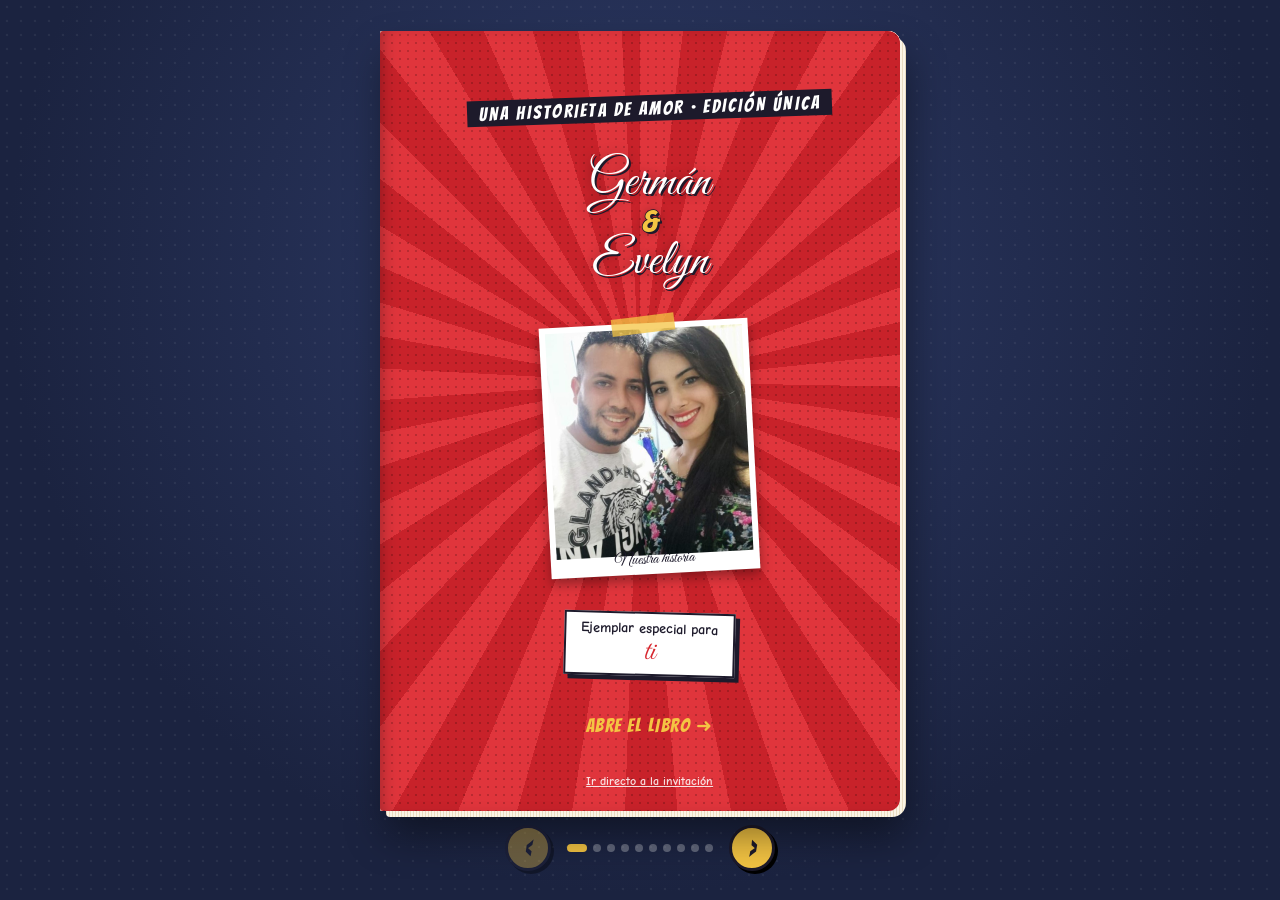
==== index.html @ 2466da4d "Invitación Germán & Evelyn" ====
<!doctype html>
<html lang="es">
<head>
<meta charset="utf-8">
<meta name="viewport" content="width=device-width, initial-scale=1, viewport-fit=cover">
<title>Germán & Evelyn · Nuestra historia</title>
<meta name="description" content="Te invitamos a leer nuestra historia y a celebrar nuestro matrimonio el 24 de octubre de 2026 en Copacabana.">
<meta name="theme-color" content="#1b2340">

<!-- ===== Vista previa en WhatsApp / redes =====
     IMPORTANTE: reemplaza TU-USUARIO y TU-REPO por los de tu GitHub Pages
     (WhatsApp necesita la dirección completa de la imagen). -->
<meta property="og:type" content="website">
<meta property="og:site_name" content="Boda Germán & Evelyn">
<meta property="og:title" content="💍 Germán & Evelyn · ¡Nos casamos!">
<meta property="og:description" content="Sábado 24 de octubre de 2026 · Copacabana. Abre la invitación y lee nuestra historia.">
<meta property="og:image" content="https://TU-USUARIO.github.io/TU-REPO/assets/og-image.jpg">
<meta property="og:image:width" content="1200">
<meta property="og:image:height" content="630">
<meta property="og:url" content="https://TU-USUARIO.github.io/TU-REPO/">
<meta name="twitter:card" content="summary_large_image">
<link rel="icon" href="assets/favicon.svg" type="image/svg+xml">

<link rel="stylesheet" href="assets/fonts/fonts.css">

<style>
:root{
  --ink:#1d1a2b;
  --paper:#fbf4e6;
  --paper-2:#f3e7cf;
  --red:#d7262e;
  --red-d:#a3141b;
  --gold:#f4c443;
  --teal:#1f7a7a;
  --sky:#8fd3e8;
  --pink:#f5a3ad;
  --night:#1b2340;
  --leaf-w: min(92vw, calc((100svh - 96px) * .66), 520px);
}
*{box-sizing:border-box;margin:0;padding:0}
[hidden]{display:none!important}
html,body{height:100%}
body{
  font-family:"Comic Neue", "Comic Sans MS", system-ui, sans-serif;
  color:var(--ink);
  background:
    radial-gradient(rgba(255,255,255,.06) 1.2px, transparent 1.6px) 0 0/14px 14px,
    radial-gradient(ellipse at 50% 30%, #2d3a66 0%, var(--night) 70%);
  overflow:hidden;
  -webkit-tap-highlight-color:transparent;
}
.stage{
  height:100svh; display:flex; flex-direction:column; align-items:center; justify-content:center;
  gap:14px; padding:12px 0 calc(10px + env(safe-area-inset-bottom));
}

/* ================= LIBRO ================= */
.book{
  width:var(--leaf-w); aspect-ratio: 2 / 3;
  position:relative; perspective: 2200px;
}
.book::before{ /* bordes de hojas apiladas */
  content:""; position:absolute; inset:6px -6px -6px 6px; border-radius:4px 14px 14px 4px;
  background:repeating-linear-gradient(90deg,#e9dcc0 0 1px,#fbf4e6 1px 3px);
  box-shadow:0 18px 40px rgba(0,0,0,.45);
}
.leaf{
  position:absolute; inset:0; transform-origin:left center;
  transform-style:preserve-3d;
  transition: transform .95s cubic-bezier(.45,.05,.25,1);
}
.leaf.flipped{ transform: rotateY(-180deg); }
.leaf.gone{ visibility:hidden; }
.face{
  position:absolute; inset:0; backface-visibility:hidden; -webkit-backface-visibility:hidden;
  border-radius:3px 12px 12px 3px; overflow:hidden;
}
.face.back{
  transform:rotateY(180deg);
  background:linear-gradient(90deg,var(--paper-2),var(--paper));
  display:grid; place-items:center;
}
.face.back span{font-family:"Great Vibes",cursive; font-size:calc(var(--leaf-w) * .16); color:rgba(29,26,43,.12)}
.page{
  container-type:inline-size;
  background:
    radial-gradient(rgba(29,26,43,.07) .9px, transparent 1.2px) 0 0/7px 7px,
    var(--paper);
  padding:5cqi 5cqi 6cqi 6.5cqi;
  display:flex; flex-direction:column; gap:3cqi;
  box-shadow: inset 10px 0 18px -10px rgba(0,0,0,.35);
}
.page::after{ /* sombra que se mueve al pasar la hoja */
  content:""; position:absolute; inset:0; pointer-events:none;
  background:linear-gradient(90deg,rgba(0,0,0,.0),rgba(0,0,0,.25));
  opacity:0; transition:opacity .95s;
}
.leaf.turning .page::after{opacity:1}
.pagenum{position:absolute; bottom:1.8cqi; right:4cqi; font:700 2.8cqi "Comic Neue"; opacity:.45}

/* ================= ELEMENTOS DE HISTORIETA ================= */
.chapter{display:flex; align-items:center; gap:2.5cqi; flex-wrap:wrap}
.tag{
  font-family:"Bangers",cursive; letter-spacing:.06em; font-size:4cqi;
  background:var(--red); color:#fff; padding:.5cqi 2.5cqi; transform:skew(-8deg);
  border:.6cqi solid var(--ink); box-shadow:.9cqi .9cqi 0 var(--ink);
}
h2.title{
  font-family:"Bangers",cursive; font-weight:400; font-size:10cqi; line-height:.95; letter-spacing:.02em;
  color:var(--gold); -webkit-text-stroke:.55cqi var(--ink); paint-order:stroke fill;
  text-shadow:1cqi 1cqi 0 var(--ink);
}
.panel{
  position:relative; overflow:hidden; background:#fff;
  border:.8cqi solid var(--ink); box-shadow:1.4cqi 1.4cqi 0 var(--ink);
  border-radius:1.2cqi;
}
.panel img{width:100%; height:100%; object-fit:cover; display:block; filter:saturate(1.15) contrast(1.06)}
.panel.dots::after{
  content:""; position:absolute; inset:0; pointer-events:none; mix-blend-mode:multiply; opacity:.16;
  background:radial-gradient(#000 .7px, transparent 1.1px) 0 0/5px 5px;
}
.panel svg{width:100%; height:100%; display:block; overflow:visible}
.caption{
  background:var(--gold); border:.6cqi solid var(--ink); box-shadow:1cqi 1cqi 0 var(--ink);
  padding:2.2cqi 3cqi; font-size:4.1cqi; line-height:1.3; font-weight:700;
}
.caption.white{background:#fff}
.caption .who{font-family:"Bangers"; font-weight:400; letter-spacing:.05em; color:var(--red); margin-right:1cqi}
.bubble{
  position:absolute; background:#fff; border:.6cqi solid var(--ink); border-radius:5cqi;
  padding:1.6cqi 3cqi; font:700 3.8cqi/1.2 "Comic Neue"; z-index:2; max-width:62%;
  box-shadow:.8cqi .8cqi 0 rgba(0,0,0,.25);
}
.bubble::after{
  content:""; position:absolute; bottom:-3.4cqi; left:18%; width:4cqi; height:4cqi;
  background:#fff; border-right:.6cqi solid var(--ink); border-bottom:.6cqi solid var(--ink);
  transform:skew(30deg) rotate(35deg);
}
.burst{
  position:absolute; z-index:3; display:grid; place-items:center; text-align:center;
  font-family:"Bangers"; color:var(--ink); letter-spacing:.04em;
  background:var(--gold);
  clip-path:polygon(50% 0,61% 22%,85% 10%,77% 35%,100% 42%,79% 56%,94% 80%,67% 72%,58% 100%,46% 76%,22% 92%,27% 66%,0 58%,21% 43%,6% 18%,33% 27%);
  animation: pop 1.6s ease-in-out infinite;
}
@keyframes pop{0%,100%{transform:scale(1) rotate(-6deg)}50%{transform:scale(1.08) rotate(-2deg)}}
.polaroid{
  background:#fff; padding:1.6cqi 1.6cqi 5cqi; box-shadow:0 1.5cqi 3cqi rgba(0,0,0,.35);
  position:relative;
}
.polaroid img{width:100%; display:block; aspect-ratio:4/3; object-fit:cover}
.polaroid small{position:absolute; bottom:1.2cqi; left:0; right:0; text-align:center; font:400 4.4cqi "Great Vibes"; color:var(--ink)}
.tape{position:absolute; top:-2cqi; left:35%; width:30%; height:4.5cqi; background:rgba(244,196,67,.75); transform:rotate(-4deg)}
.next-hint{
  font-family:"Bangers"; letter-spacing:.06em; font-size:4.4cqi; text-align:right; color:var(--red);
}

/* ================= PORTADA ================= */
.cover{
  background:
    radial-gradient(rgba(0,0,0,.18) 1px, transparent 1.5px) 0 0/8px 8px,
    repeating-conic-gradient(from 0deg at 50% 45%, #e0353c 0 7deg, #c8222a 7deg 14deg);
  color:#fff; align-items:center; text-align:center; justify-content:space-between;
}
.cover .kicker{font-family:"Bangers"; font-size:5cqi; letter-spacing:.12em; background:var(--ink); padding:1cqi 3cqi; transform:rotate(-2deg)}
.cover .names{font-family:"Great Vibes",cursive; font-size:13.5cqi; line-height:.9; text-shadow:.6cqi .6cqi 0 var(--ink), 0 0 3cqi rgba(0,0,0,.4)}
.cover .names b{display:block; font-family:"Bangers"; font-size:8cqi; font-weight:400; color:var(--gold); -webkit-text-stroke:.4cqi var(--ink); paint-order:stroke fill; margin:1cqi 0}
.cover .photo{width:56%; transform:rotate(-3deg)}
.cover .photo img{aspect-ratio:4/4.6}
.cover .for{
  background:#fff; color:var(--ink); border:.7cqi solid var(--ink); box-shadow:1.2cqi 1.2cqi 0 var(--ink);
  padding:1.6cqi 4cqi; font-weight:700; font-size:3.8cqi; transform:rotate(1.5deg); max-width:92%;
}
.cover .for strong{display:block; font-family:"Great Vibes"; font-size:8cqi; font-weight:400; color:var(--red); line-height:1.05}
.cover .open{font-family:"Bangers"; font-size:5cqi; letter-spacing:.08em; color:var(--gold); animation:nudge 1.3s ease-in-out infinite}
@keyframes nudge{50%{transform:translateX(2cqi)}}
.skip{background:none; border:0; color:#fff; font:700 3.2cqi "Comic Neue"; text-decoration:underline; opacity:.85; cursor:pointer}

/* ================= ESCENAS SVG ================= */
.is-current .route{stroke-dasharray:6 7; animation:dash 1.2s linear infinite}
@keyframes dash{to{stroke-dashoffset:-26}}
.is-current .heart-pop{animation:heart 2.2s ease-in-out infinite; transform-origin:center; transform-box:fill-box}
@keyframes heart{0%,100%{transform:scale(.8)}50%{transform:scale(1.25)}}
.is-current .bob{animation:bob .35s ease-in-out infinite alternate}
@keyframes bob{to{transform:translateY(-2px)}}
.is-current .road-dash{animation:road .5s linear infinite}
@keyframes road{to{stroke-dashoffset:-50}}
.is-current .hills{animation:hills 9s linear infinite}
@keyframes hills{to{transform:translateX(-400px)}}
.is-current .cloud{animation:cloud 14s linear infinite}
@keyframes cloud{from{transform:translateX(420px)}to{transform:translateX(-160px)}}
.is-current .float-heart{animation:floatUp 3.2s ease-in infinite; transform-box:fill-box}
@keyframes floatUp{0%{transform:translateY(0) scale(.6);opacity:0}15%{opacity:1}100%{transform:translateY(-90px) scale(1.2);opacity:0}}
.is-current .speed{animation:speed .4s linear infinite}
@keyframes speed{from{transform:translateX(0);opacity:1}to{transform:translateX(-30px);opacity:0}}

/* Contraste culturas */
.versus{display:grid; grid-template-columns:1fr auto 1fr; align-items:stretch; gap:2cqi; padding:2.5cqi; background:#fff}
.versus .col{display:flex; flex-direction:column; gap:1.4cqi; font-size:3.5cqi; font-weight:700; text-align:center}
.versus .col h4{font-family:"Bangers"; font-weight:400; font-size:5.4cqi; letter-spacing:.04em; color:var(--teal)}
.versus .col:last-child h4{color:var(--red)}
.versus .col span{background:var(--paper); border:.4cqi solid var(--ink); border-radius:2cqi; padding:.9cqi .5cqi}
.versus .vs{font-family:"Bangers"; font-size:8cqi; align-self:center; color:var(--gold); -webkit-text-stroke:.4cqi var(--ink); paint-order:stroke fill}

/* ================= INVITACIÓN ================= */
.formal{background:
    radial-gradient(rgba(29,26,43,.05) .9px, transparent 1.2px) 0 0/7px 7px,
    linear-gradient(#fffaf0,#f7ecd6);
  text-align:center; align-items:center; overflow-y:auto; scrollbar-width:thin;
}
.frame{position:absolute; inset:2.6cqi; border:.5cqi solid #c9a24a; border-radius:2cqi; pointer-events:none}
.frame::after{content:""; position:absolute; inset:1.2cqi; border:.25cqi solid #c9a24a; border-radius:1.4cqi}
.dear{font-family:"Great Vibes"; font-size:11cqi; color:var(--red); line-height:1; margin-top:2cqi; word-break:break-word}
.lead{font-size:4cqi; line-height:1.35; max-width:88%}
.couple{font-family:"Great Vibes"; font-size:12cqi; line-height:1; color:var(--ink)}
.couple i{font-style:normal; color:#c9a24a; font-size:8cqi}
.datebox{display:flex; align-items:center; gap:3cqi; font-family:"Bangers"; letter-spacing:.06em}
.datebox .side{font-size:4.4cqi; border-top:.4cqi solid var(--ink); border-bottom:.4cqi solid var(--ink); padding:.8cqi 2cqi}
.datebox .day{font-size:15cqi; line-height:.9; color:var(--red); -webkit-text-stroke:.35cqi var(--ink); paint-order:stroke fill}
.countdown{display:flex; gap:2cqi}
.countdown div{background:var(--ink); color:#fff; border-radius:2cqi; padding:1.4cqi 2.4cqi; min-width:14cqi}
.countdown b{display:block; font-family:"Bangers"; font-weight:400; font-size:7cqi; color:var(--gold); line-height:1}
.countdown small{font-size:2.8cqi; text-transform:uppercase; letter-spacing:.05em}
.places{display:grid; gap:2.4cqi; width:90%}
.place{
  display:grid; grid-template-columns:auto 1fr; gap:2.5cqi; align-items:center; text-align:left;
  background:#fff; border:.5cqi solid var(--ink); border-radius:2.5cqi; padding:2.2cqi 3cqi; box-shadow:1cqi 1cqi 0 var(--ink);
}
.place .ico{font-size:8cqi}
.place h5{font-family:"Bangers"; font-weight:400; letter-spacing:.05em; font-size:4.6cqi; color:var(--red)}
.place p{font-size:3.6cqi; line-height:1.25; font-weight:700}
.place a{font-size:3.3cqi; color:var(--teal); font-weight:700}
.btn{
  display:inline-flex; align-items:center; justify-content:center; gap:1.5cqi;
  font:700 4cqi "Comic Neue"; padding:2cqi 4cqi; border-radius:999px; cursor:pointer;
  border:.6cqi solid var(--ink); box-shadow:.9cqi .9cqi 0 var(--ink); text-decoration:none;
  background:#fff; color:var(--ink); transition:transform .1s;
}
.btn:active{transform:translate(.6cqi,.6cqi); box-shadow:.3cqi .3cqi 0 var(--ink)}
.btn.yes{background:#2bb673; color:#fff}
.btn.no{background:#fff}
.btn.wa{background:#25d366; color:#fff}
.btn.gold{background:var(--gold)}
.btn[disabled]{opacity:.6; cursor:wait}
.rsvp-box{width:92%; display:flex; flex-direction:column; gap:3cqi; align-items:center}
.cupos{font-size:4cqi; font-weight:700; background:var(--gold); border:.5cqi solid var(--ink); padding:1.5cqi 3cqi; border-radius:2cqi}
.field{display:flex; flex-direction:column; gap:1cqi; width:100%; text-align:left; font:700 3.6cqi "Comic Neue"}
.field select,.field textarea{font:400 4cqi "Comic Neue"; padding:1.6cqi 2cqi; border:.5cqi solid var(--ink); border-radius:2cqi; background:#fff; width:100%}
.field textarea{min-height:15cqi; resize:none}
.choice{display:flex; gap:3cqi; flex-wrap:wrap; justify-content:center}
.result{font-size:4cqi; font-weight:700; padding:2.4cqi 3cqi; border-radius:2.5cqi; border:.5cqi dashed var(--ink); background:#fff; display:none}
.result.show{display:block}
.deadline{font-size:3.6cqi; font-weight:700; color:var(--red)}
.thanks{font-family:"Great Vibes"; font-size:8.5cqi; line-height:1.05}
.circle-photo{width:30cqi; aspect-ratio:1; border-radius:50%; overflow:hidden; border:.8cqi solid #fff; box-shadow:0 0 0 .5cqi #c9a24a, 0 2cqi 4cqi rgba(0,0,0,.25)}
.circle-photo img{width:100%; height:100%; object-fit:cover; object-position:50% 20%}

/* ================= CONTROLES ================= */
.controls{display:flex; align-items:center; gap:16px; color:#fff; font:700 15px "Comic Neue"}
.nav{
  width:46px; height:46px; border-radius:50%; border:3px solid var(--ink); background:var(--gold);
  font:400 24px "Bangers"; color:var(--ink); cursor:pointer; box-shadow:3px 3px 0 #000; display:grid; place-items:center;
}
.nav:disabled{opacity:.35; cursor:default}
.dots-ind{display:flex; gap:6px}
.dots-ind i{width:8px; height:8px; border-radius:50%; background:rgba(255,255,255,.3); transition:.3s}
.dots-ind i.on{background:var(--gold); width:20px; border-radius:6px}
.audio-btn{
  position:fixed; top:calc(10px + env(safe-area-inset-top)); right:10px; z-index:50; display:none;
  border:3px solid var(--ink); background:#fff; border-radius:999px; padding:7px 14px; font:700 14px "Comic Neue";
  box-shadow:3px 3px 0 #000; cursor:pointer;
}
@media (prefers-reduced-motion: reduce){ .leaf{transition-duration:.01s} *{animation:none!important} }
</style>
</head>
<body>

<!-- Personajes reutilizables -->
<svg width="0" height="0" style="position:absolute" aria-hidden="true">
  <defs>
    <symbol id="chibi-g" viewBox="0 0 40 60">
      <rect x="9" y="30" width="22" height="24" rx="7" fill="#fff" stroke="#1d1a2b" stroke-width="1.6"/>
      <circle cx="9" cy="20" r="2.6" fill="#d39a72" stroke="#1d1a2b" stroke-width="1.2"/>
      <circle cx="31" cy="20" r="2.6" fill="#d39a72" stroke="#1d1a2b" stroke-width="1.2"/>
      <circle cx="20" cy="19" r="11" fill="#d9a27c" stroke="#1d1a2b" stroke-width="1.6"/>
      <path d="M10.5 20 Q11 30 20 31 Q29 30 29.5 20 Q27 27 20 27.5 Q13 27 10.5 20Z" fill="#2a1d16"/>
      <path d="M16.5 24.5 Q20 27 23.5 24.5" stroke="#fff" stroke-width="1.4" fill="none" stroke-linecap="round"/>
      <circle cx="16" cy="18.5" r="1.5" fill="#1d1a2b"/><circle cx="24" cy="18.5" r="1.5" fill="#1d1a2b"/>
      <g fill="#1b1410" stroke="#1d1a2b" stroke-width=".8">
        <circle cx="12" cy="11" r="4"/><circle cx="16.5" cy="7.5" r="4.4"/><circle cx="22" cy="7" r="4.4"/>
        <circle cx="27.5" cy="10" r="4"/><circle cx="19.5" cy="10" r="4"/>
      </g>
    </symbol>
    <symbol id="chibi-e" viewBox="0 0 40 60">
      <path d="M8 18 Q8 5 20 5 Q32 5 32 18 L34 50 Q27 54 20 51 Q13 54 6 50Z" fill="#120d0d"/>
      <rect x="10.5" y="31" width="19" height="23" rx="7" fill="#f06b7a" stroke="#1d1a2b" stroke-width="1.6"/>
      <circle cx="20" cy="19" r="10.5" fill="#f2caa6" stroke="#1d1a2b" stroke-width="1.6"/>
      <path d="M9.4 19 Q9.5 7 20 7 Q30.5 7 30.6 19 Q27 11.5 21 12 Q14 11.5 9.4 19Z" fill="#120d0d"/>
      <circle cx="16" cy="20" r="1.5" fill="#1d1a2b"/><circle cx="24" cy="20" r="1.5" fill="#1d1a2b"/>
      <circle cx="13.5" cy="23.5" r="1.8" fill="#f59aa0" opacity=".7"/><circle cx="26.5" cy="23.5" r="1.8" fill="#f59aa0" opacity=".7"/>
      <path d="M17.5 25 Q20 27.6 22.5 25" stroke="#d7262e" stroke-width="1.8" fill="none" stroke-linecap="round"/>
    </symbol>
    <symbol id="chibi-h" viewBox="0 0 40 60">
      <rect x="11" y="33" width="18" height="20" rx="6" fill="#d7262e" stroke="#1d1a2b" stroke-width="1.6"/>
      <circle cx="20" cy="23" r="10" fill="#f0c7a2" stroke="#1d1a2b" stroke-width="1.6"/>
      <path d="M10 22 Q10 12 20 12 Q30 12 30 22 Q27 16 20 17 Q14 16 10 22Z" fill="#3a2418"/>
      <circle cx="16.5" cy="24" r="1.4" fill="#1d1a2b"/><circle cx="23.5" cy="24" r="1.4" fill="#1d1a2b"/>
      <path d="M16.5 27.5 Q20 31 23.5 27.5" stroke="#1d1a2b" stroke-width="1.3" fill="#fff" stroke-linecap="round"/>
    </symbol>
    <symbol id="moto" viewBox="0 0 130 70">
      <circle cx="26" cy="52" r="14" fill="#1d1a2b"/><circle cx="26" cy="52" r="7" fill="#c9c9d1" stroke="#1d1a2b" stroke-width="2"/>
      <circle cx="104" cy="52" r="14" fill="#1d1a2b"/><circle cx="104" cy="52" r="7" fill="#c9c9d1" stroke="#1d1a2b" stroke-width="2"/>
      <path d="M30 50 L58 50 L66 40 L44 40Z" fill="#8e8e99" stroke="#1d1a2b" stroke-width="2"/>
      <path d="M18 40 L48 37 L90 30 L100 40 L72 46 L40 48 Q22 49 18 40Z" fill="#d7262e" stroke="#1d1a2b" stroke-width="2.4" stroke-linejoin="round"/>
      <path d="M22 37 Q40 30 64 31 L62 37 L24 41Z" fill="#1d1a2b"/>
      <path d="M64 30 Q74 22 88 26 L92 32 L70 36Z" fill="#e8343c" stroke="#1d1a2b" stroke-width="2"/>
      <line x1="96" y1="22" x2="104" y2="52" stroke="#1d1a2b" stroke-width="3.5"/>
      <path d="M90 18 L100 14" stroke="#1d1a2b" stroke-width="3" stroke-linecap="round"/>
      <circle cx="104" cy="26" r="4.5" fill="#f4c443" stroke="#1d1a2b" stroke-width="2"/>
      <path d="M10 46 L30 47" stroke="#8e8e99" stroke-width="4" stroke-linecap="round"/>
      <text x="70" y="44" font-family="Bangers" font-size="7" fill="#fff">AKT 110</text>
    </symbol>
    <symbol id="heart" viewBox="0 0 24 22"><path d="M12 21 C-6 9 4 -4 12 5 C20 -4 30 9 12 21Z" fill="#d7262e" stroke="#1d1a2b" stroke-width="1.5"/></symbol>
  </defs>
</svg>

<button class="audio-btn" id="audioBtn" type="button">🎧 Escuchar nuestra historia</button>
<audio id="audio" preload="none"></audio>

<main class="stage">
  <div class="book" id="book" aria-live="polite">

    <!-- 0 · PORTADA -->
    <section class="leaf"><div class="face front page cover">
      <div class="kicker">UNA HISTORIETA DE AMOR · EDICIÓN ÚNICA</div>
      <div class="names">Germán<b>&amp;</b>Evelyn</div>
      <div class="polaroid photo"><div class="tape"></div><img src="assets/fotos/selfie-juntos.jpg" alt="Germán y Evelyn"><small>Nuestra historia</small></div>
      <div class="for">Ejemplar especial para<strong class="js-name">ti</strong></div>
      <div class="open">ABRE EL LIBRO ➜</div>
      <button class="skip" type="button" data-goto="last-2">Ir directo a la invitación</button>
    </div><div class="face back"><span>G&amp;E</span></div></section>

    <!-- 1 · EL ORIGEN -->
    <section class="leaf"><div class="face front page">
      <div class="chapter"><span class="tag">CAPÍTULO 1</span><h2 class="title">El origen</h2></div>
      <div class="panel" style="flex:1 1 auto; min-height:0">
        <svg viewBox="0 0 300 230" preserveAspectRatio="xMidYMid meet" role="img" aria-label="Mapa de Antioquia de Apartadó a Medellín">
          <rect x="-200" y="-300" width="700" height="830" fill="#9fd8ea"/>
          <g stroke="#fff" stroke-opacity=".5" fill="none"><path d="M5 40 q10 -5 20 0 t20 0"/><path d="M8 110 q10 -5 20 0 t20 0"/><path d="M250 205 q10 -5 20 0 t20 0"/></g>
          <path d="M55 28 L92 16 L138 30 L176 20 L218 36 L250 68 L256 112 L238 152 L216 192 L180 226 L138 232 L118 204 L104 168 L94 130 L76 98 L58 82 L50 56Z"
                fill="#f6dc8f" stroke="#1d1a2b" stroke-width="2.5" stroke-linejoin="round"/>
          <g fill="#8cc06b" stroke="#1d1a2b" stroke-width="1.2"><path d="M150 205 l12 -20 l12 20Z"/><path d="M165 210 l14 -24 l14 24Z"/><path d="M190 200 l10 -16 l10 16Z"/></g>
          <g fill="#3f9a4a"><circle cx="66" cy="70" r="5"/><circle cx="76" cy="78" r="4"/><circle cx="60" cy="88" r="4"/></g>
          <text x="18" y="22" font-family="Bangers" font-size="11" fill="#1d6f8a" letter-spacing="1">GOLFO DE URABÁ</text>
          <path class="route" d="M80 62 Q92 160 180 176" fill="none" stroke="#d7262e" stroke-width="3" stroke-linecap="round"/>
          <g transform="translate(118 118)"><rect x="-26" y="-10" width="52" height="18" rx="4" fill="#1d1a2b"/><text x="0" y="3.5" text-anchor="middle" font-family="Bangers" font-size="11" fill="#f4c443" letter-spacing=".5">+300 KM</text></g>
          <!-- Apartadó -->
          <g transform="translate(80 62)"><path d="M0 0 C-8 -10 -8 -18 0 -18 C8 -18 8 -10 0 0Z" fill="#d7262e" stroke="#1d1a2b" stroke-width="1.5"/><circle cy="-12" r="3" fill="#fff"/></g>
          <use href="#chibi-g" x="88" y="34" width="26" height="39"/>
          <g transform="translate(86 92)"><rect x="-2" y="-9" width="56" height="13" rx="3" fill="#fff" stroke="#1d1a2b"/><text x="26" y="1" text-anchor="middle" font-family="Bangers" font-size="10" fill="#1d1a2b">APARTADÓ</text></g>
          <!-- Medellín -->
          <g transform="translate(180 176)"><path d="M0 0 C-8 -10 -8 -18 0 -18 C8 -18 8 -10 0 0Z" fill="#d7262e" stroke="#1d1a2b" stroke-width="1.5"/><circle cy="-12" r="3" fill="#fff"/></g>
          <use href="#chibi-e" x="190" y="140" width="26" height="39"/>
          <g transform="translate(150 196)"><rect x="-2" y="-9" width="56" height="13" rx="3" fill="#fff" stroke="#1d1a2b"/><text x="26" y="1" text-anchor="middle" font-family="Bangers" font-size="10" fill="#1d1a2b">MEDELLÍN</text></g>
          <use class="heart-pop" href="#heart" x="160" y="60" width="26" height="24"/>
        </svg>
      </div>
      <div style="display:grid; grid-template-columns:1fr 34%; gap:3cqi; align-items:center">
        <div class="caption">Hace 8 años, Medellín y Apartadó estaban a más de 300 kilómetros… pero el destino decidió recortar el camino, y de repente la distancia entre nosotros se volvió <b style="color:var(--red)">cero</b>.</div>
        <div class="polaroid" style="transform:rotate(4deg)"><div class="tape"></div><img src="assets/fotos/2018-nosotros.jpg" alt="Germán y Evelyn en 2018"><small>sept · 2018</small></div>
      </div>
      <span class="pagenum">1</span>
    </div><div class="face back"><span>G&amp;E</span></div></section>

    <!-- 2 · LA AKT 110 -->
    <section class="leaf"><div class="face front page">
      <div class="chapter"><span class="tag">CAPÍTULO 2</span><h2 class="title">La AKT 110 roja</h2></div>
      <div class="panel" style="flex:1 1 auto; min-height:0">
        <svg viewBox="0 0 400 260" preserveAspectRatio="xMidYMid meet" role="img" aria-label="Germán y Evelyn en la moto roja">
          <defs><linearGradient id="sky1" x1="0" y1="0" x2="0" y2="1"><stop offset="0" stop-color="#7cc8e6"/><stop offset="1" stop-color="#ffe7b0"/></linearGradient></defs>
          <rect x="-200" y="-300" width="800" height="400" fill="#7cc8e6"/><rect width="400" height="260" fill="url(#sky1)"/><rect x="-200" y="196" width="800" height="400" fill="#3c3c4a"/>
          <circle cx="320" cy="60" r="28" fill="#ffd34d" stroke="#1d1a2b" stroke-width="2.5"/>
          <g class="cloud"><path d="M40 50 a14 14 0 0 1 26 -6 a12 12 0 0 1 22 6 a10 10 0 0 1 0 20 h-48 a10 10 0 0 1 0 -20Z" fill="#fff" stroke="#1d1a2b" stroke-width="2"/></g>
          <g class="hills">
            <path d="M0 200 L40 130 L90 175 L140 110 L200 180 L250 125 L310 185 L360 120 L400 170 L440 130 L490 175 L540 110 L600 180 L650 125 L710 185 L760 120 L800 170 L800 200Z" fill="#6fb35b" stroke="#1d1a2b" stroke-width="2.2" stroke-linejoin="round"/>
            <g fill="#2f7d3a" stroke="#1d1a2b" stroke-width="1.5">
              <path d="M60 196 l6 -26 l6 26Z"/><path d="M180 196 l6 -22 l6 22Z"/><path d="M330 196 l6 -26 l6 26Z"/>
              <path d="M460 196 l6 -26 l6 26Z"/><path d="M580 196 l6 -22 l6 22Z"/><path d="M730 196 l6 -26 l6 26Z"/>
            </g>
          </g>
          <rect x="-200" y="196" width="800" height="64" fill="#3c3c4a" stroke="#1d1a2b" stroke-width="2.5"/>
          <line class="road-dash" x1="-200" y1="232" x2="620" y2="232" stroke="#f4c443" stroke-width="5" stroke-dasharray="28 22"/>
          <g stroke="#1d1a2b" stroke-width="3" stroke-linecap="round">
            <line class="speed" x1="60" y1="170" x2="100" y2="170"/><line class="speed" x1="40" y1="186" x2="90" y2="186" style="animation-delay:.15s"/><line class="speed" x1="70" y1="154" x2="104" y2="154" style="animation-delay:.25s"/>
          </g>
          <g class="bob">
            <use href="#chibi-e" x="133" y="120" width="44" height="66"/>
            <use href="#chibi-g" x="166" y="114" width="46" height="69"/>
            <use href="#moto" x="110" y="138" width="170" height="92"/>
          </g>
          <use class="heart-pop" href="#heart" x="196" y="88" width="22" height="20"/>
        </svg>
        <div class="burst" style="width:30cqi; height:22cqi; top:3cqi; left:3cqi; font-size:6cqi">BRRRUM!</div>
      </div>
      <div class="caption white"><span class="who">GERMÁN:</span>Montados en la AKT 110 roja empezamos a recorrer un camino juntos. No siempre fue fácil: nos tocó enlazar costumbres, acoplar dos familias, entender nuestras diferencias y construir día a día nuestro propio hogar.</div>
      <span class="pagenum">2</span>
    </div><div class="face back"><span>G&amp;E</span></div></section>

    <!-- 3 · DOS MUNDOS -->
    <section class="leaf"><div class="face front page">
      <div class="chapter"><span class="tag">CAPÍTULO 3</span><h2 class="title">Dos mundos, un hogar</h2></div>
      <div class="panel dots" style="flex:1 1 auto; min-height:0">
        <img src="assets/fotos/bar-noche.jpg" alt="Germán y Evelyn de salida" style="object-position:50% 40%">
        <div class="bubble" style="right:3cqi; top:3cqi">¡Paisa + urabaense = combo perfecto!</div>
      </div>
      <div class="panel versus">
        <div class="col"><h4>Medellín</h4><span>🏔️ Montañas</span><span>🧥 Fresquito</span><span>🫘 Frijolitos</span></div>
        <div class="vs">VS</div>
        <div class="col"><h4>Urabá</h4><span>🌊 Mar</span><span>☀️ Calorcito</span><span>🐟 Pescado y patacón</span></div>
      </div>
      <div class="caption"><span class="who">EVELYN:</span>Fueron años de aprender a querernos en lo cotidiano, de reírnos de los contrastes, de crecer, emprender y soñar con un futuro en común.</div>
      <span class="pagenum">3</span>
    </div><div class="face back"><span>G&amp;E</span></div></section>

    <!-- 4 · LA GRAN NOTICIA -->
    <section class="leaf"><div class="face front page">
      <div class="chapter"><span class="tag">CAPÍTULO 4</span><h2 class="title">La gran noticia</h2></div>
      <div class="panel dots" style="flex:1 1 auto; min-height:0">
        <img src="assets/fotos/esperando.jpg" alt="Evelyn y Germán esperando a su bebé" style="object-position:50% 45%">
        <div class="burst" style="width:40cqi; height:28cqi; top:4cqi; left:3cqi; font-size:6.4cqi">¡SORPRESA!</div>
        <div class="bubble" style="right:4cqi; bottom:6cqi; max-width:52%">¡Vamos a ser tres! 💛</div>
      </div>
      <div class="caption">Un día, la historia dio el giro más bonito de todos: la familia iba a crecer.</div>
      <span class="pagenum">4</span>
    </div><div class="face back"><span>G&amp;E</span></div></section>

    <!-- 5 · NUESTRO TESORO -->
    <section class="leaf"><div class="face front page">
      <div class="chapter"><span class="tag">CAPÍTULO 5</span><h2 class="title">Nuestro tesoro</h2></div>
      <div style="flex:1 1 auto; min-height:0; display:grid; grid-template-columns:1fr 1fr; grid-template-rows:1fr 1.25fr; gap:3cqi">
        <div class="panel dots" style="grid-column:1/3"><img src="assets/fotos/finca-familia.jpg" alt="Familia en la finca" style="object-position:50% 35%"></div>
        <div class="panel dots"><img src="assets/fotos/escaleras-flores.jpg" alt="Familia bajo las flores" style="object-position:50% 70%"></div>
        <div class="panel dots"><img src="assets/fotos/familia-elegante.jpg" alt="Familia en una celebración" style="object-position:50% 30%"></div>
      </div>
      <div class="caption">Y llegó él, nuestro mayor tesoro, a llenarlo todo de risas. Dos familias se volvieron una sola. 👨‍👩‍👦</div>
      <span class="pagenum">5</span>
    </div><div class="face back"><span>G&amp;E</span></div></section>

    <!-- 6 · CRECIENDO JUNTOS -->
    <section class="leaf"><div class="face front page">
      <div class="chapter"><span class="tag">CAPÍTULO 6</span><h2 class="title">Creciendo juntos</h2></div>
      <div style="flex:1 1 auto; min-height:0; display:grid; grid-template-rows:1.1fr 1fr; gap:3cqi">
        <div class="panel dots"><img src="assets/fotos/navidad.jpg" alt="Navidad en familia" style="object-position:50% 25%">
          <div class="burst" style="width:26cqi; height:20cqi; right:2cqi; bottom:2cqi; font-size:4.6cqi">¡JO JO JO!</div></div>
        <div class="panel dots"><img src="assets/fotos/hijo-sonrisa.jpg" alt="Familia junto a la moto" style="object-position:50% 40%">
          <div class="bubble" style="left:3cqi; top:3cqi; max-width:58%">¡La moto roja ya tiene copiloto nuevo! 🏍️</div></div>
      </div>
      <div class="caption">Navidades, madrugadas, aprendizajes y mucho amor: cada día construyendo nuestro propio hogar.</div>
      <span class="pagenum">6</span>
    </div><div class="face back"><span>G&amp;E</span></div></section>

    <!-- 7 · EL DESTINO -->
    <section class="leaf"><div class="face front page">
      <div class="chapter"><span class="tag">CAPÍTULO 7</span><h2 class="title">El destino</h2></div>
      <div class="panel" style="flex:1 1 auto; min-height:0">
        <svg viewBox="0 0 400 260" preserveAspectRatio="xMidYMid meet" role="img" aria-label="La familia llega a la iglesia">
          <defs><linearGradient id="sky2" x1="0" y1="0" x2="0" y2="1"><stop offset="0" stop-color="#f7a8b0"/><stop offset=".6" stop-color="#ffd59a"/><stop offset="1" stop-color="#fff1c9"/></linearGradient></defs>
          <rect x="-200" y="-300" width="800" height="400" fill="#f7a8b0"/><rect x="-200" y="0" width="800" height="260" fill="url(#sky2)"/><rect x="-200" y="230" width="800" height="400" fill="#7cbc63"/>
          <path d="M-200 200 Q-100 160 0 190 Q80 150 160 180 T400 170 Q500 160 600 180 V300 H-200Z" fill="#7cbc63" stroke="#1d1a2b" stroke-width="2.2"/>
          <path d="M-10 260 Q120 222 250 214 L300 214 L300 222 Q160 236 40 260Z" fill="#3c3c4a" stroke="#1d1a2b" stroke-width="2"/>
          <!-- Iglesia -->
          <g stroke="#1d1a2b" stroke-width="2.4" stroke-linejoin="round">
            <rect x="262" y="120" width="104" height="96" fill="#fffaf0"/>
            <path d="M252 122 L314 78 L376 122Z" fill="#c64a3a"/>
            <rect x="296" y="46" width="36" height="60" fill="#fffaf0"/>
            <path d="M290 48 L314 22 L338 48Z" fill="#c64a3a"/>
            <path d="M314 22 V6 M307 12 H321" stroke-width="3"/>
            <path d="M306 72 a8 8 0 0 1 16 0 v12 h-16Z" fill="#f4c443"/>
            <path d="M298 216 V178 a16 16 0 0 1 32 0 V216Z" fill="#8a4b2c"/>
            <rect x="272" y="140" width="16" height="24" rx="8" fill="#9fd8ea"/><rect x="340" y="140" width="16" height="24" rx="8" fill="#9fd8ea"/>
          </g>
          <use href="#moto" x="40" y="182" width="96" height="52"/>
          <use href="#chibi-g" x="196" y="160" width="40" height="60"/>
          <use href="#chibi-h" x="226" y="178" width="30" height="45"/>
          <use href="#chibi-e" x="250" y="160" width="38" height="57"/>
          <use class="float-heart" href="#heart" x="214" y="140" width="18" height="16"/>
          <use class="float-heart" href="#heart" x="246" y="130" width="14" height="13" style="animation-delay:1.1s"/>
          <use class="float-heart" href="#heart" x="280" y="146" width="16" height="15" style="animation-delay:2s"/>
          <g transform="translate(110 40) rotate(-6)"><rect x="-70" y="-16" width="140" height="30" fill="#fff" stroke="#1d1a2b" stroke-width="2.4"/><text y="7" text-anchor="middle" font-family="Bangers" font-size="20" fill="#d7262e" letter-spacing="1">24 · 10 · 2026</text></g>
        </svg>
      </div>
      <div class="caption white"><span class="who">GERMÁN:</span>Hoy, cada kilómetro recorrido nos trajo hasta aquí, convencidos de que no hay mejor compañero de viaje para el resto de la vida.</div>
      <div class="next-hint">CONTINUARÁ… ¡CONTIGO! ➜</div>
      <span class="pagenum">7</span>
    </div><div class="face back"><span>G&amp;E</span></div></section>

    <!-- 8 · INVITACIÓN -->
    <section class="leaf"><div class="face front page formal">
      <div class="frame"></div>
      <div class="dear js-name">Querida familia y amigos</div>
      <p class="lead">con la bendición de Dios y el amor de nuestro hijo, tenemos el honor de invitarte a celebrar nuestro matrimonio</p>
      <div class="couple">Germán <i>&amp;</i> Evelyn</div>
      <div class="datebox"><span class="side">SÁBADO</span><span class="day">24</span><span class="side">OCT · 2026</span></div>
      <div class="countdown" id="countdown" aria-label="Cuenta regresiva"></div>
      <div class="places">
        <div class="place"><span class="ico">⛪</span><div>
          <h5>Ceremonia · 4:00 p. m.</h5>
          <p class="js-ceremonia">Iglesia San Juan de la Tasajera<br>Copacabana, Antioquia</p>
          <a class="js-map-ceremonia" target="_blank" rel="noopener">📍 Cómo llegar</a>
        </div></div>
        <div class="place"><span class="ico">🍽️</span><div>
          <h5>Cena · después de la ceremonia</h5>
          <p class="js-cena">Restaurante El Pimiento Rojo</p>
          <a class="js-map-cena" target="_blank" rel="noopener">📍 Cómo llegar</a>
        </div></div>
      </div>
      <a class="btn gold js-calendar" target="_blank" rel="noopener">📅 Agregar a mi calendario</a>
      <div style="height:3cqi;flex:none"></div>
      <span class="pagenum">8</span>
    </div><div class="face back"><span>G&amp;E</span></div></section>

    <!-- 9 · CONFIRMACIÓN -->
    <section class="leaf"><div class="face front page formal" style="justify-content:center">
      <div class="frame"></div>
      <div class="circle-photo"><img src="assets/fotos/familia-elegante.jpg" alt="Germán, Evelyn y su hijo"></div>
      <h2 class="title" style="font-size:9cqi">¿Nos acompañas?</h2>
      <div class="rsvp-box">
        <div class="cupos js-cupos" hidden></div>
        <div class="deadline js-deadline">Por favor confírmanos antes del 12 de octubre</div>
        <div class="field js-asist-field"><label for="asistentes">¿Cuántas personas asistirán?</label><select id="asistentes"></select></div>
        <div class="field"><label for="msg">Un mensajito para los novios (opcional)</label><textarea id="msg" maxlength="300" placeholder="¡Felicitaciones!"></textarea></div>
        <div class="choice">
          <button class="btn yes" type="button" data-rsvp="si">✅ ¡Sí, ahí estaré!</button>
          <button class="btn no" type="button" data-rsvp="no">😢 No podré ir</button>
        </div>
        <div class="result" id="rsvpResult"></div>
      </div>
      <div class="thanks">Gracias por ser parte de nuestra historia</div>
      <span class="pagenum">9</span>
    </div><div class="face back"><span>G&amp;E</span></div></section>

  </div>

  <nav class="controls" aria-label="Pasar páginas">
    <button class="nav" id="prev" type="button" aria-label="Página anterior">‹</button>
    <div class="dots-ind" id="dots"></div>
    <button class="nav" id="next" type="button" aria-label="Página siguiente">›</button>
  </nav>
</main>

<script src="config.js"></script>
<script>
(function(){
  const C = window.CONFIG || {};
  const qs = new URLSearchParams(location.search);
  const nombre = (qs.get('para') || qs.get('n') || '').trim().slice(0,80);
  const id = (qs.get('id') || '').trim().slice(0,40);
  const cupos = Math.max(0, Math.min(20, parseInt(qs.get('cupos') || qs.get('c') || '0', 10) || 0));

  /* ---------- Personalización ---------- */
  if (nombre){
    document.querySelectorAll('.js-name').forEach(el => el.textContent = nombre);
    document.title = `${nombre}, te invitamos · Germán & Evelyn`;
  }
  const $ = s => document.querySelector(s);
  $('.js-ceremonia').innerHTML = `${esc(C.CEREMONIA_LUGAR)}<br>${esc(C.CEREMONIA_CIUDAD)}`;
  $('.js-cena').textContent = C.CENA_LUGAR;
  $('.js-map-ceremonia').href = C.CEREMONIA_MAPA;
  $('.js-map-cena').href = C.CENA_MAPA;
  $('.js-deadline').textContent = `Por favor confírmanos antes del ${C.FECHA_LIMITE_TEXTO}`;
  if (Date.now() > new Date(C.FECHA_LIMITE_ISO).getTime())
    $('.js-deadline').textContent = `La fecha para confirmar (${C.FECHA_LIMITE_TEXTO}) ya pasó, pero aún puedes avisarnos 💛`;

  const sel = $('#asistentes');
  const maxP = cupos || 5;
  for (let i=1;i<=maxP;i++){ const o=document.createElement('option'); o.value=i; o.textContent = i + (i===1?' persona':' personas'); sel.appendChild(o); }
  sel.value = cupos || 1;
  if (cupos){ const el=$('.js-cupos'); el.hidden=false; el.textContent = cupos===1 ? 'Hemos reservado 1 cupo en tu honor' : `Hemos reservado ${cupos} cupos en tu honor`; }
  if (cupos===1) $('.js-asist-field').style.display='none';

  // Calendario
  const start = new Date(C.FECHA_ISO), end = new Date(start.getTime() + 7*3600e3);
  const gfmt = d => d.toISOString().replace(/[-:]/g,'').replace(/\.\d{3}/,'');
  $('.js-calendar').href = 'https://calendar.google.com/calendar/render?action=TEMPLATE'
    + '&text=' + encodeURIComponent(`Matrimonio ${C.NOVIO} & ${C.NOVIA}`)
    + '&dates=' + gfmt(start) + '/' + gfmt(end)
    + '&details=' + encodeURIComponent(`Ceremonia: ${C.CEREMONIA_LUGAR} (${C.HORA_TEXTO}). Cena: ${C.CENA_LUGAR}.`)
    + '&location=' + encodeURIComponent(`${C.CEREMONIA_LUGAR}, ${C.CEREMONIA_CIUDAD}`);

  // Cuenta regresiva
  function tick(){
    let s = Math.max(0, Math.floor((start - Date.now())/1000));
    const d = Math.floor(s/86400); s%=86400; const h=Math.floor(s/3600); s%=3600; const m=Math.floor(s/60);
    $('#countdown').innerHTML = [[d,'días'],[h,'horas'],[m,'min']].map(([v,l])=>`<div><b>${v}</b><small>${l}</small></div>`).join('');
  }
  tick(); setInterval(tick, 30000);

  /* ---------- Libro ---------- */
  const leaves = [...document.querySelectorAll('.leaf')];
  const N = leaves.length;
  let cur = 0, busy = false;
  const dots = $('#dots');
  leaves.forEach(()=> dots.appendChild(document.createElement('i')));

  function layout(){
    leaves.forEach((lf,i)=>{
      lf.style.zIndex = i < cur ? i : (N - i) + N;
      lf.querySelector('.page').classList.toggle('is-current', i===cur);
    });
    [...dots.children].forEach((d,i)=>d.classList.toggle('on', i===cur));
    $('#prev').disabled = cur===0; $('#next').disabled = cur===N-1;
  }
  function go(target){
    target = Math.max(0, Math.min(N-1, target));
    if (busy || target===cur) return;
    const fwd = target > cur;
    const lf = fwd ? leaves[cur] : leaves[cur-1];
    busy = true;
    lf.classList.remove('gone');
    lf.style.zIndex = 3*N;
    void lf.offsetWidth;
    lf.classList.add('turning');
    lf.classList.toggle('flipped', fwd);
    const done = () => {
      lf.removeEventListener('transitionend', done);
      lf.classList.remove('turning');
      if (fwd) lf.classList.add('gone');
      cur += fwd ? 1 : -1;
      layout(); busy = false;
      if (cur !== target) go(target);
    };
    lf.addEventListener('transitionend', done);
    setTimeout(()=>{ if (busy && lf.classList.contains('turning')) done(); }, 1300);
  }
  // Salto rápido sin animación (para "ir directo")
  function jump(target){
    leaves.forEach((lf,i)=>{ lf.classList.toggle('flipped', i<target); lf.classList.toggle('gone', i<target); });
    cur = target; layout();
  }
  $('#next').onclick = ()=>go(cur+1);
  $('#prev').onclick = ()=>go(cur-1);
  document.querySelector('[data-goto]').onclick = e => { e.stopPropagation(); jump(N-2); };
  addEventListener('keydown', e=>{ if(e.key==='ArrowRight') go(cur+1); if(e.key==='ArrowLeft') go(cur-1); });
  // Gestos
  let sx=null, sy=null;
  const book = $('#book');
  book.addEventListener('touchstart', e=>{ sx=e.touches[0].clientX; sy=e.touches[0].clientY; }, {passive:true});
  book.addEventListener('touchend', e=>{
    if (sx===null) return;
    const dx = e.changedTouches[0].clientX - sx, dy = e.changedTouches[0].clientY - sy;
    if (Math.abs(dx) > 45 && Math.abs(dx) > Math.abs(dy)*1.3) go(cur + (dx<0?1:-1));
    sx=null;
  }, {passive:true});
  // Tocar la portada la abre
  leaves[0].addEventListener('click', e=>{ if (cur===0 && !e.target.closest('button')) go(1); });
  layout();

  /* ---------- Audio opcional ---------- */
  if (C.AUDIO_NARRACION){
    const a = $('#audio'), b = $('#audioBtn');
    a.src = C.AUDIO_NARRACION; b.style.display='block';
    b.onclick = ()=>{ if (a.paused){ a.play(); b.textContent='⏸️ Pausar narración'; } else { a.pause(); b.textContent='🎧 Escuchar nuestra historia'; } };
    a.onended = ()=> b.textContent='🎧 Escuchar de nuevo';
  }

  /* ---------- Confirmación ---------- */
  const key = 'rsvp_' + (id || nombre || 'anon');
  const res = $('#rsvpResult');
  const prev = safeGet(key);
  if (prev){ try{ const p=JSON.parse(prev); showResult(p.respuesta, p.asistentes, true); }catch{} }

  document.querySelectorAll('[data-rsvp]').forEach(btn => btn.onclick = async () => {
    const respuesta = btn.dataset.rsvp;
    const asistentes = respuesta==='si' ? parseInt(sel.value,10) : 0;
    const mensaje = $('#msg').value.trim();
    const payload = { action:'rsvp', id, nombre: nombre || 'Invitado sin nombre', respuesta, asistentes, mensaje };
    let guardado = false;
    if (C.SHEETS_URL){
      document.querySelectorAll('[data-rsvp]').forEach(b=>b.disabled=true);
      try{
        const r = await fetch(C.SHEETS_URL, { method:'POST', body: JSON.stringify(payload) });
        const j = await r.json(); guardado = !!j.ok;
      }catch(err){ guardado = false; }
      document.querySelectorAll('[data-rsvp]').forEach(b=>b.disabled=false);
    }
    safeSet(key, JSON.stringify({respuesta, asistentes, t:Date.now()}));
    showResult(respuesta, asistentes, false, guardado, mensaje);
    if (!C.SHEETS_URL && C.WHATSAPP_NOVIOS) openWA(respuesta, asistentes, mensaje);
  });

  function showResult(respuesta, asistentes, previo, guardado, mensaje){
    const si = respuesta==='si';
    let html = si
      ? `🎉 ¡Qué alegría! Te esperamos${asistentes>1?` (${asistentes} personas)`:''}.`
      : `💛 Gracias por avisarnos. ¡Te vamos a extrañar!`;
    if (previo) html = `Ya nos habías respondido: <br>` + html + `<br><small>Puedes cambiar tu respuesta cuando quieras.</small>`;
    if (!previo && C.SHEETS_URL && !guardado) html += `<br><small>⚠️ No pudimos registrar tu respuesta automáticamente.</small>`;
    if (!previo && C.WHATSAPP_NOVIOS && (C.SHEETS_URL ? true : false))
      html += `<br><br><a class="btn wa" href="${waLink(respuesta, asistentes, mensaje)}" target="_blank" rel="noopener">💬 Avisarles también por WhatsApp</a>`;
    if (!previo && !C.SHEETS_URL && C.WHATSAPP_NOVIOS)
      html += `<br><small>Se abrirá WhatsApp para enviar tu respuesta a los novios.</small><br><br><a class="btn wa" href="${waLink(respuesta, asistentes, mensaje)}" target="_blank" rel="noopener">💬 Enviar por WhatsApp</a>`;
    res.innerHTML = html; res.classList.add('show');
  }
  function waLink(respuesta, asistentes, mensaje){
    const quien = nombre || 'un invitado';
    let t = respuesta==='si'
      ? `¡Hola ${C.NOVIO} y ${C.NOVIA}! 💍 Soy ${quien}. ✅ Confirmo mi asistencia a su matrimonio el ${C.FECHA_TEXTO}` + (asistentes>1?` (seremos ${asistentes} personas)`:'') + '.'
      : `¡Hola ${C.NOVIO} y ${C.NOVIA}! Soy ${quien}. 😢 Lamentablemente no podré asistir a su matrimonio. ¡Les deseo lo mejor!`;
    if (mensaje) t += `\n\n${mensaje}`;
    return `https://wa.me/${String(C.WHATSAPP_NOVIOS).replace(/\D/g,'')}?text=${encodeURIComponent(t)}`;
  }
  function openWA(r,a,m){ window.open(waLink(r,a,m), '_blank'); }
  function esc(s){ return String(s??'').replace(/[&<>"]/g, c=>({'&':'&amp;','<':'&lt;','>':'&gt;','"':'&quot;'}[c])); }
  function safeGet(k){ try{return localStorage.getItem(k)}catch{return null} }
  function safeSet(k,v){ try{localStorage.setItem(k,v)}catch{} }
})();
</script>
</body>
</html>
---- assets/fonts/fonts.css ----
@font-face{font-family:"Bangers";font-style:normal;font-weight:400;font-display:swap;src:url(bangers-latin-400-normal.woff2) format("woff2")}
@font-face{font-family:"Comic Neue";font-style:normal;font-weight:400;font-display:swap;src:url(comic-neue-latin-400-normal.woff2) format("woff2")}
@font-face{font-family:"Comic Neue";font-style:normal;font-weight:700;font-display:swap;src:url(comic-neue-latin-700-normal.woff2) format("woff2")}
@font-face{font-family:"Great Vibes";font-style:normal;font-weight:400;font-display:swap;src:url(great-vibes-latin-400-normal.woff2) format("woff2")}
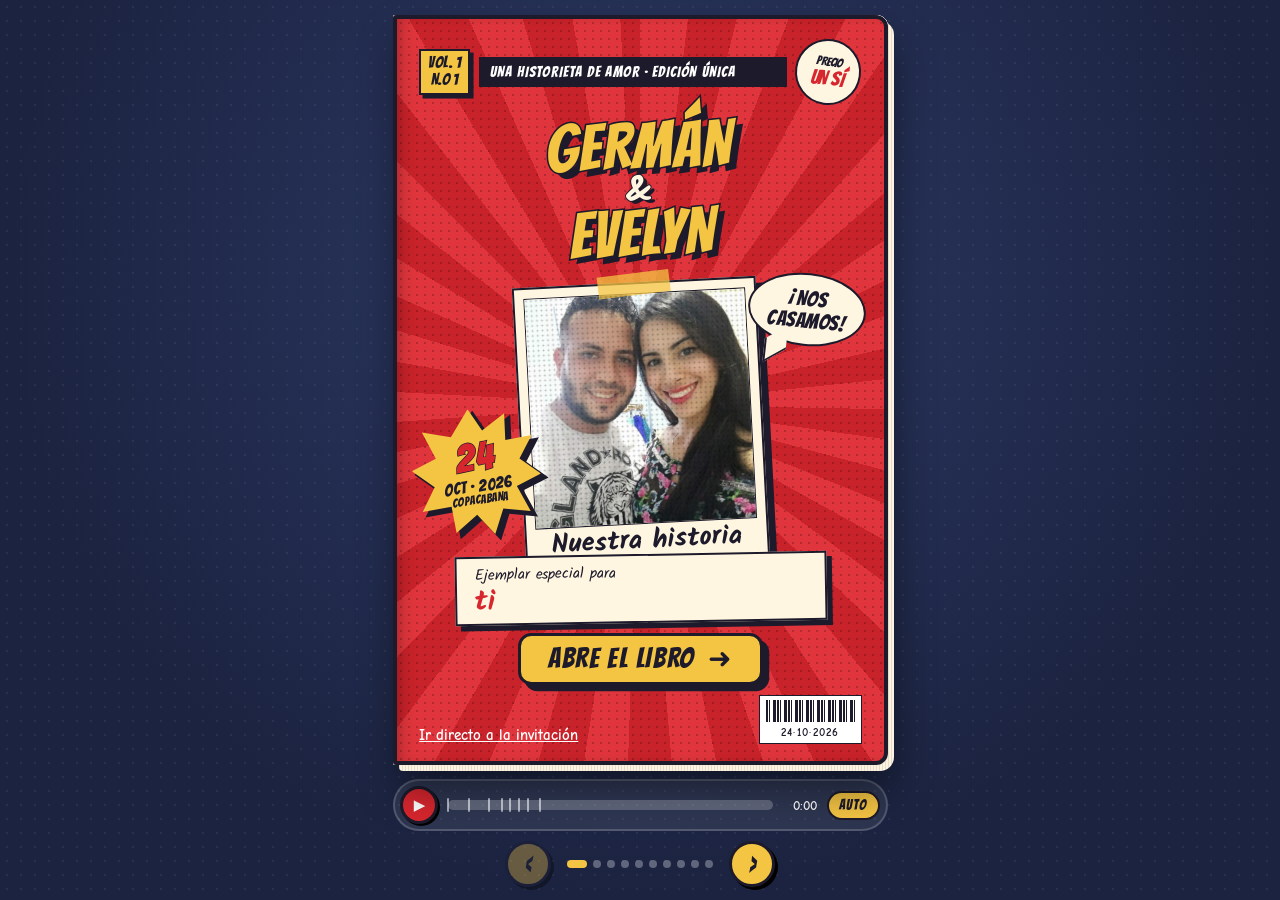
==== commit 234206d4: "Portada nueva, ilustraciones y narración sincronizada" ====
--- a/index.html
+++ b/index.html
@@ -14,10 +14,10 @@
 <meta property="og:site_name" content="Boda Germán & Evelyn">
 <meta property="og:title" content="💍 Germán & Evelyn · ¡Nos casamos!">
 <meta property="og:description" content="Sábado 24 de octubre de 2026 · Copacabana. Abre la invitación y lee nuestra historia.">
-<meta property="og:image" content="https://TU-USUARIO.github.io/TU-REPO/assets/og-image.jpg">
+<meta property="og:image" content="https://kepler2412.github.io/invitacion-GE/assets/og-image.jpg">
 <meta property="og:image:width" content="1200">
 <meta property="og:image:height" content="630">
-<meta property="og:url" content="https://TU-USUARIO.github.io/TU-REPO/">
+<meta property="og:url" content="https://kepler2412.github.io/invitacion-GE/">
 <meta name="twitter:card" content="summary_large_image">
 <link rel="icon" href="assets/favicon.svg" type="image/svg+xml">
 
@@ -35,7 +35,7 @@
   --sky:#8fd3e8;
   --pink:#f5a3ad;
   --night:#1b2340;
-  --leaf-w: min(92vw, calc((100svh - 96px) * .66), 520px);
+  --leaf-w: min(92vw, calc((100svh - 150px) * .66), 520px);
 }
 *{box-sizing:border-box;margin:0;padding:0}
 [hidden]{display:none!important}
@@ -56,7 +56,8 @@
 
 /* ================= LIBRO ================= */
 .book{
-  width:var(--leaf-w); aspect-ratio: 2 / 3;
+  width:var(--leaf-w);
+  height:clamp(calc(var(--leaf-w) * 1.5), calc(100svh - 150px), calc(var(--leaf-w) * 1.78));
   position:relative; perspective: 2200px;
 }
 .book::before{ /* bordes de hojas apiladas */
@@ -65,7 +66,7 @@
   box-shadow:0 18px 40px rgba(0,0,0,.45);
 }
 .leaf{
-  position:absolute; inset:0; transform-origin:left center;
+  position:absolute; inset:0; transform-origin:left center; container-type:size;
   transform-style:preserve-3d;
   transition: transform .95s cubic-bezier(.45,.05,.25,1);
 }
@@ -82,7 +83,7 @@
 }
 .face.back span{font-family:"Great Vibes",cursive; font-size:calc(var(--leaf-w) * .16); color:rgba(29,26,43,.12)}
 .page{
-  container-type:inline-size;
+  container-type:inline-size; /* el padding usa el ancho del libro (.leaf); el contenido, el de la página */
   background:
     radial-gradient(rgba(29,26,43,.07) .9px, transparent 1.2px) 0 0/7px 7px,
     var(--paper);
@@ -150,6 +151,8 @@
   position:relative;
 }
 .polaroid img{width:100%; display:block; aspect-ratio:4/3; object-fit:cover}
+.polaroid.inset{position:absolute; z-index:2; padding:1.2cqi 1.2cqi 4cqi}
+.polaroid.inset small{font-size:3.6cqi; bottom:.6cqi}
 .polaroid small{position:absolute; bottom:1.2cqi; left:0; right:0; text-align:center; font:400 4.4cqi "Great Vibes"; color:var(--ink)}
 .tape{position:absolute; top:-2cqi; left:35%; width:30%; height:4.5cqi; background:rgba(244,196,67,.75); transform:rotate(-4deg)}
 .next-hint{
@@ -159,23 +162,55 @@
 /* ================= PORTADA ================= */
 .cover{
   background:
-    radial-gradient(rgba(0,0,0,.18) 1px, transparent 1.5px) 0 0/8px 8px,
-    repeating-conic-gradient(from 0deg at 50% 45%, #e0353c 0 7deg, #c8222a 7deg 14deg);
-  color:#fff; align-items:center; text-align:center; justify-content:space-between;
-}
-.cover .kicker{font-family:"Bangers"; font-size:5cqi; letter-spacing:.12em; background:var(--ink); padding:1cqi 3cqi; transform:rotate(-2deg)}
-.cover .names{font-family:"Great Vibes",cursive; font-size:13.5cqi; line-height:.9; text-shadow:.6cqi .6cqi 0 var(--ink), 0 0 3cqi rgba(0,0,0,.4)}
-.cover .names b{display:block; font-family:"Bangers"; font-size:8cqi; font-weight:400; color:var(--gold); -webkit-text-stroke:.4cqi var(--ink); paint-order:stroke fill; margin:1cqi 0}
-.cover .photo{width:56%; transform:rotate(-3deg)}
-.cover .photo img{aspect-ratio:4/4.6}
-.cover .for{
-  background:#fff; color:var(--ink); border:.7cqi solid var(--ink); box-shadow:1.2cqi 1.2cqi 0 var(--ink);
-  padding:1.6cqi 4cqi; font-weight:700; font-size:3.8cqi; transform:rotate(1.5deg); max-width:92%;
-}
-.cover .for strong{display:block; font-family:"Great Vibes"; font-size:8cqi; font-weight:400; color:var(--red); line-height:1.05}
-.cover .open{font-family:"Bangers"; font-size:5cqi; letter-spacing:.08em; color:var(--gold); animation:nudge 1.3s ease-in-out infinite}
-@keyframes nudge{50%{transform:translateX(2cqi)}}
-.skip{background:none; border:0; color:#fff; font:700 3.2cqi "Comic Neue"; text-decoration:underline; opacity:.85; cursor:pointer}
+    radial-gradient(rgba(0,0,0,.2) 1px, transparent 1.5px) 0 0/8px 8px,
+    repeating-conic-gradient(from 0deg at 50% 52%, #e0353c 0 7deg, #c8222a 7deg 14deg);
+  color:#fff; padding:4cqi 4.5cqi 3.5cqi; gap:2cqi; border:.9cqi solid var(--ink);
+}
+.c-top{display:flex; align-items:center; gap:2cqi}
+.c-issue{flex:none; background:var(--gold); color:var(--ink); border:.6cqi solid var(--ink); box-shadow:.8cqi .8cqi 0 var(--ink);
+  font:400 3.6cqi/1.05 "Bangers"; text-align:center; padding:1cqi 1.6cqi; letter-spacing:.03em}
+.c-banner{flex:1; background:var(--ink); font:400 3.5cqi/1.15 "Bangers"; letter-spacing:.07em; padding:1.3cqi 2.4cqi}
+.c-price{flex:none; width:15cqi; aspect-ratio:1; border-radius:50%; background:#fff6e2; color:var(--ink); border:.6cqi solid var(--ink);
+  display:grid; place-content:center; text-align:center; font:400 2.8cqi/1 "Bangers"; transform:rotate(8deg)}
+.c-price b{display:block; font-weight:400; font-size:4.6cqi; color:var(--red)}
+.c-names{font:400 14.5cqi/.88 "Bangers"; text-align:center; letter-spacing:.02em; color:var(--gold);
+  -webkit-text-stroke:.7cqi var(--ink); paint-order:stroke fill; text-shadow:1.4cqi 1.4cqi 0 var(--ink); transform:rotate(-2deg); margin:1cqi 0 0}
+.c-names span{display:block; font:700 8cqi/1 "Kalam"; color:#fff6e2; -webkit-text-stroke:.45cqi var(--ink); text-shadow:.8cqi .8cqi 0 var(--ink); margin:-.5cqi 0}
+.c-photo{position:relative; flex:1 1 auto; min-height:0; display:flex; justify-content:center; padding:2cqi 0 0}
+.c-photo .polaroid{height:100%; aspect-ratio:.86; transform:rotate(-3deg); background:#fff6e2; border:.5cqi solid var(--ink);
+  padding:2cqi 2cqi 9cqi; box-shadow:1.6cqi 1.6cqi 0 var(--ink)}
+.c-photo .polaroid img{height:100%; aspect-ratio:auto; object-position:50% 30%; border:.4cqi solid var(--ink)}
+.c-photo .polaroid::after{content:""; position:absolute; inset:2cqi 2cqi 9cqi; pointer-events:none; mix-blend-mode:multiply; opacity:.22;
+  background:radial-gradient(#000 .8px, transparent 1.2px) 0 0/5px 5px}
+.c-photo .polaroid small{font:700 6cqi/1 "Kalam"; bottom:2cqi; color:var(--ink)}
+.c-photo .tape{top:-2.6cqi; height:5cqi}
+.c-bubble{position:absolute; right:-1cqi; top:0; background:#fff6e2; color:var(--ink); border:.6cqi solid var(--ink); border-radius:50%;
+  padding:3cqi 4cqi; font:400 4.8cqi/1 "Bangers"; text-align:center; letter-spacing:.03em; transform:rotate(6deg); z-index:3}
+.c-bubble::after{content:""; position:absolute; left:16%; bottom:-3.4cqi; width:4.5cqi; height:5cqi; background:#fff6e2;
+  border-left:.6cqi solid var(--ink); border-bottom:.6cqi solid var(--ink); transform:skewY(-35deg)}
+.c-burst{position:absolute; left:-2cqi; bottom:6cqi; width:30cqi; aspect-ratio:1; z-index:3; display:grid; place-content:center; text-align:center;
+  color:var(--ink); font:400 3.8cqi/1 "Bangers"; letter-spacing:.03em; transform:rotate(-8deg)}
+.c-burst::before,.c-burst::after{content:""; position:absolute; inset:0; z-index:-1;
+  clip-path:polygon(50% 0,59% 18%,78% 7%,76% 28%,97% 27%,85% 44%,100% 58%,80% 65%,88% 86%,67% 81%,58% 100%,46% 83%,28% 95%,27% 74%,4% 75%,16% 57%,0 42%,20% 35%,12% 13%,34% 20%)}
+.c-burst::before{background:var(--ink); transform:translate(1cqi,1cqi)}
+.c-burst::after{background:var(--gold); inset:.6cqi}
+.c-burst b{display:block; font-weight:400; font-size:9cqi; color:var(--red); -webkit-text-stroke:.3cqi var(--ink); paint-order:stroke fill}
+.c-burst small{font-size:2.8cqi}
+.cover .for{align-self:center; background:#fff6e2; color:var(--ink); border:.6cqi solid var(--ink); box-shadow:1.2cqi 1.2cqi 0 var(--ink);
+  padding:1.2cqi 4cqi 1.4cqi; font:400 3.4cqi "Kalam"; transform:rotate(-1deg); width:84%; margin-top:-5cqi; position:relative; z-index:4}
+.cover .for strong{display:block; font:700 6.4cqi/1.05 "Kalam"; color:var(--red); word-break:break-word}
+.c-open{align-self:center; display:flex; align-items:center; gap:3cqi; background:var(--gold); color:var(--ink); border:.7cqi solid var(--ink);
+  border-radius:3cqi; box-shadow:1.4cqi 1.4cqi 0 var(--ink); padding:2cqi 6cqi; font:400 6.4cqi/1 "Bangers"; letter-spacing:.06em; cursor:pointer}
+.c-open:active{transform:translate(.8cqi,.8cqi); box-shadow:.6cqi .6cqi 0 var(--ink)}
+.c-open i{font-style:normal; display:inline-block; animation:nudge 1.3s ease-in-out infinite}
+.c-open small{display:block; font:700 2.8cqi "Comic Neue"; letter-spacing:0; margin-top:.6cqi}
+@keyframes nudge{50%{transform:translateX(1.5cqi)}}
+.c-foot{display:flex; align-items:flex-end; justify-content:space-between; gap:2cqi}
+.skip{background:none; border:0; color:#fff; font:700 3.3cqi "Comic Neue"; text-decoration:underline; cursor:pointer; padding:0}
+.barcode{background:#fff; border:.4cqi solid var(--ink); padding:1cqi 1.4cqi .6cqi; text-align:center; color:var(--ink)}
+.barcode i{display:block; width:20cqi; height:5cqi;
+  background:repeating-linear-gradient(90deg,#1d1a2b 0 2px,transparent 2px 3px,#1d1a2b 3px 4px,transparent 4px 7px,#1d1a2b 7px 10px,transparent 10px 11px)}
+.barcode span{font:700 2.4cqi "Comic Neue"; letter-spacing:.12em}
 
 /* ================= ESCENAS SVG ================= */
 .is-current .route{stroke-dasharray:6 7; animation:dash 1.2s linear infinite}
@@ -257,6 +292,19 @@
 .circle-photo img{width:100%; height:100%; object-fit:cover; object-position:50% 20%}
 
 /* ================= CONTROLES ================= */
+.dock{width:var(--leaf-w); display:flex; flex-direction:column; gap:10px; align-items:center}
+.player{width:100%; display:flex; align-items:center; gap:10px; background:rgba(255,255,255,.08); border:2px solid rgba(255,255,255,.18);
+  border-radius:999px; padding:5px 6px 5px 5px; color:#fff; font:700 13px "Comic Neue"}
+.pbtn{flex:none; width:38px; height:38px; border-radius:50%; border:3px solid var(--ink); background:var(--red); color:#fff; font:400 15px/1 system-ui;
+  box-shadow:2px 2px 0 #000; cursor:pointer; display:grid; place-items:center; padding-left:2px}
+.pbtn.playing{padding-left:0}
+.track{position:relative; flex:1; height:10px; border-radius:999px; background:rgba(255,255,255,.22); cursor:pointer; touch-action:none}
+.track .fill{position:absolute; inset:0 auto 0 0; width:0; border-radius:999px; background:var(--gold)}
+.track .ticks i{position:absolute; top:-2px; width:2px; height:14px; margin-left:-1px; border-radius:2px; background:#fff; opacity:.55}
+.time{flex:none; min-width:34px; text-align:right; font-variant-numeric:tabular-nums}
+.auto{flex:none; border:2px solid rgba(255,255,255,.5); background:transparent; color:#fff; border-radius:999px; padding:5px 10px;
+  font:400 14px "Bangers"; letter-spacing:.08em; cursor:pointer}
+.auto.on{background:var(--gold); color:var(--ink); border-color:var(--ink)}
 .controls{display:flex; align-items:center; gap:16px; color:#fff; font:700 15px "Comic Neue"}
 .nav{
   width:46px; height:46px; border-radius:50%; border:3px solid var(--ink); background:var(--gold);
@@ -266,11 +314,6 @@
 .dots-ind{display:flex; gap:6px}
 .dots-ind i{width:8px; height:8px; border-radius:50%; background:rgba(255,255,255,.3); transition:.3s}
 .dots-ind i.on{background:var(--gold); width:20px; border-radius:6px}
-.audio-btn{
-  position:fixed; top:calc(10px + env(safe-area-inset-top)); right:10px; z-index:50; display:none;
-  border:3px solid var(--ink); background:#fff; border-radius:999px; padding:7px 14px; font:700 14px "Comic Neue";
-  box-shadow:3px 3px 0 #000; cursor:pointer;
-}
 @media (prefers-reduced-motion: reduce){ .leaf{transition-duration:.01s} *{animation:none!important} }
 </style>
 </head>
@@ -325,20 +368,30 @@
   </defs>
 </svg>
 
-<button class="audio-btn" id="audioBtn" type="button">🎧 Escuchar nuestra historia</button>
-<audio id="audio" preload="none"></audio>
+<audio id="audio" preload="metadata"></audio>
 
 <main class="stage">
   <div class="book" id="book" aria-live="polite">
 
     <!-- 0 · PORTADA -->
     <section class="leaf"><div class="face front page cover">
-      <div class="kicker">UNA HISTORIETA DE AMOR · EDICIÓN ÚNICA</div>
-      <div class="names">Germán<b>&amp;</b>Evelyn</div>
-      <div class="polaroid photo"><div class="tape"></div><img src="assets/fotos/selfie-juntos.jpg" alt="Germán y Evelyn"><small>Nuestra historia</small></div>
+      <div class="c-top">
+        <div class="c-issue">VOL. 1<br>N.º 1</div>
+        <div class="c-banner">UNA HISTORIETA DE AMOR · EDICIÓN ÚNICA</div>
+        <div class="c-price">PRECIO<b>UN SÍ</b></div>
+      </div>
+      <h1 class="c-names">GERMÁN<span>&amp;</span>EVELYN</h1>
+      <div class="c-photo">
+        <div class="polaroid"><div class="tape"></div><img src="assets/fotos/selfie-juntos.jpg" alt="Germán y Evelyn"><small>Nuestra historia</small></div>
+        <div class="c-bubble">¡NOS<br>CASAMOS!</div>
+        <div class="c-burst"><b class="js-day">24</b><span class="js-month">OCT · 2026</span><small class="js-city">COPACABANA</small></div>
+      </div>
       <div class="for">Ejemplar especial para<strong class="js-name">ti</strong></div>
-      <div class="open">ABRE EL LIBRO ➜</div>
-      <button class="skip" type="button" data-goto="last-2">Ir directo a la invitación</button>
+      <button class="c-open" type="button" id="openBook">ABRE EL LIBRO <i>➜</i></button>
+      <div class="c-foot">
+        <button class="skip" type="button" data-goto>Ir directo a la invitación</button>
+        <div class="barcode" aria-hidden="true"><i></i><span class="js-barcode">24·10·2026</span></div>
+      </div>
     </div><div class="face back"><span>G&amp;E</span></div></section>
 
     <!-- 1 · EL ORIGEN -->
@@ -368,7 +421,7 @@
       </div>
       <div style="display:grid; grid-template-columns:1fr 34%; gap:3cqi; align-items:center">
         <div class="caption">Hace 8 años, Medellín y Apartadó estaban a más de 300 kilómetros… pero el destino decidió recortar el camino, y de repente la distancia entre nosotros se volvió <b style="color:var(--red)">cero</b>.</div>
-        <div class="polaroid" style="transform:rotate(4deg)"><div class="tape"></div><img src="assets/fotos/2018-nosotros.jpg" alt="Germán y Evelyn en 2018"><small>sept · 2018</small></div>
+        <div class="polaroid" style="transform:rotate(4deg)"><div class="tape"></div><img src="assets/ilustraciones/cap1-2018.jpg" alt="Germán y Evelyn en 2018"><small>sept · 2018</small></div>
       </div>
       <span class="pagenum">1</span>
     </div><div class="face back"><span>G&amp;E</span></div></section>
@@ -376,7 +429,7 @@
     <!-- 2 · LA AKT 110 -->
     <section class="leaf"><div class="face front page">
       <div class="chapter"><span class="tag">CAPÍTULO 2</span><h2 class="title">La AKT 110 roja</h2></div>
-      <div class="panel" style="flex:1 1 auto; min-height:0">
+      <div class="panel" style="flex:1 1 auto; min-height:0; max-height:62cqi">
         <svg viewBox="0 0 400 260" preserveAspectRatio="xMidYMid meet" role="img" aria-label="Germán y Evelyn en la moto roja">
           <defs><linearGradient id="sky1" x1="0" y1="0" x2="0" y2="1"><stop offset="0" stop-color="#7cc8e6"/><stop offset="1" stop-color="#ffe7b0"/></linearGradient></defs>
           <rect x="-200" y="-300" width="800" height="400" fill="#7cc8e6"/><rect width="400" height="260" fill="url(#sky1)"/><rect x="-200" y="196" width="800" height="400" fill="#3c3c4a"/>
@@ -403,6 +456,8 @@
         </svg>
         <div class="burst" style="width:30cqi; height:22cqi; top:3cqi; left:3cqi; font-size:6cqi">BRRRUM!</div>
       </div>
+      <div class="panel dots" style="flex:1 1 auto; min-height:22cqi"><img src="assets/ilustraciones/cap2-mirador.jpg" alt="Germán y Evelyn en un mirador" style="object-position:50% 45%">
+        <div class="bubble" style="right:3cqi; top:3cqi; max-width:50%">¡Kilómetros y kilómetros juntos! 🛣️</div></div>
       <div class="caption white"><span class="who">GERMÁN:</span>Montados en la AKT 110 roja empezamos a recorrer un camino juntos. No siempre fue fácil: nos tocó enlazar costumbres, acoplar dos familias, entender nuestras diferencias y construir día a día nuestro propio hogar.</div>
       <span class="pagenum">2</span>
     </div><div class="face back"><span>G&amp;E</span></div></section>
@@ -410,9 +465,10 @@
     <!-- 3 · DOS MUNDOS -->
     <section class="leaf"><div class="face front page">
       <div class="chapter"><span class="tag">CAPÍTULO 3</span><h2 class="title">Dos mundos, un hogar</h2></div>
-      <div class="panel dots" style="flex:1 1 auto; min-height:0">
-        <img src="assets/fotos/bar-noche.jpg" alt="Germán y Evelyn de salida" style="object-position:50% 40%">
-        <div class="bubble" style="right:3cqi; top:3cqi">¡Paisa + urabaense = combo perfecto!</div>
+      <div style="flex:1 1 auto; min-height:0; display:grid; grid-template-columns:1fr 1fr; gap:3cqi">
+        <div class="panel dots"><img src="assets/ilustraciones/cap3-gorra-roja.jpg" alt="Germán y Evelyn sonriendo" style="object-position:45% 40%">
+          <div class="bubble" style="left:2.5cqi; bottom:3cqi; max-width:88%; font-size:3.4cqi">¡Paisa + urabaense = combo perfecto!</div></div>
+        <div class="panel dots"><img src="assets/ilustraciones/cap3-jardin.jpg" alt="Evelyn y Germán en un jardín" style="object-position:58% 40%"></div>
       </div>
       <div class="panel versus">
         <div class="col"><h4>Medellín</h4><span>🏔️ Montañas</span><span>🧥 Fresquito</span><span>🫘 Frijolitos</span></div>
@@ -427,7 +483,7 @@
     <section class="leaf"><div class="face front page">
       <div class="chapter"><span class="tag">CAPÍTULO 4</span><h2 class="title">La gran noticia</h2></div>
       <div class="panel dots" style="flex:1 1 auto; min-height:0">
-        <img src="assets/fotos/esperando.jpg" alt="Evelyn y Germán esperando a su bebé" style="object-position:50% 45%">
+        <img src="assets/ilustraciones/cap4-esperando.jpg" alt="Evelyn y Germán esperando a su bebé" style="object-position:60% 55%">
         <div class="burst" style="width:40cqi; height:28cqi; top:4cqi; left:3cqi; font-size:6.4cqi">¡SORPRESA!</div>
         <div class="bubble" style="right:4cqi; bottom:6cqi; max-width:52%">¡Vamos a ser tres! 💛</div>
       </div>
@@ -438,10 +494,10 @@
     <!-- 5 · NUESTRO TESORO -->
     <section class="leaf"><div class="face front page">
       <div class="chapter"><span class="tag">CAPÍTULO 5</span><h2 class="title">Nuestro tesoro</h2></div>
-      <div style="flex:1 1 auto; min-height:0; display:grid; grid-template-columns:1fr 1fr; grid-template-rows:1fr 1.25fr; gap:3cqi">
-        <div class="panel dots" style="grid-column:1/3"><img src="assets/fotos/finca-familia.jpg" alt="Familia en la finca" style="object-position:50% 35%"></div>
-        <div class="panel dots"><img src="assets/fotos/escaleras-flores.jpg" alt="Familia bajo las flores" style="object-position:50% 70%"></div>
-        <div class="panel dots"><img src="assets/fotos/familia-elegante.jpg" alt="Familia en una celebración" style="object-position:50% 30%"></div>
+      <div style="flex:1 1 auto; min-height:0; display:grid; grid-template-rows:1.15fr 1fr; gap:3cqi">
+        <div class="panel dots"><img src="assets/ilustraciones/cap5-finca.jpg" alt="Familia en la finca con el bebé" style="object-position:50% 40%"></div>
+        <div class="panel dots"><img src="assets/ilustraciones/cap5-escaleras.jpg" alt="Familia sentada bajo las flores" style="object-position:50% 78%">
+          <div class="bubble" style="right:3cqi; top:3cqi; max-width:50%">¡Bienvenido, campeón! 💛</div></div>
       </div>
       <div class="caption">Y llegó él, nuestro mayor tesoro, a llenarlo todo de risas. Dos familias se volvieron una sola. 👨‍👩‍👦</div>
       <span class="pagenum">5</span>
@@ -450,11 +506,12 @@
     <!-- 6 · CRECIENDO JUNTOS -->
     <section class="leaf"><div class="face front page">
       <div class="chapter"><span class="tag">CAPÍTULO 6</span><h2 class="title">Creciendo juntos</h2></div>
-      <div style="flex:1 1 auto; min-height:0; display:grid; grid-template-rows:1.1fr 1fr; gap:3cqi">
-        <div class="panel dots"><img src="assets/fotos/navidad.jpg" alt="Navidad en familia" style="object-position:50% 25%">
-          <div class="burst" style="width:26cqi; height:20cqi; right:2cqi; bottom:2cqi; font-size:4.6cqi">¡JO JO JO!</div></div>
-        <div class="panel dots"><img src="assets/fotos/hijo-sonrisa.jpg" alt="Familia junto a la moto" style="object-position:50% 40%">
-          <div class="bubble" style="left:3cqi; top:3cqi; max-width:58%">¡La moto roja ya tiene copiloto nuevo! 🏍️</div></div>
+      <div style="flex:1 1 auto; min-height:0; display:grid; grid-template-columns:1fr 1fr; grid-template-rows:1.15fr 1fr; gap:3cqi">
+        <div class="panel dots" style="grid-column:1/3"><img src="assets/ilustraciones/cap6-moto.jpg" alt="Familia junto a la moto" style="object-position:50% 35%">
+          <div class="bubble" style="left:3cqi; top:3cqi; max-width:52%">¡La moto roja ya tiene copiloto nuevo! 🏍️</div></div>
+        <div class="panel dots"><img src="assets/ilustraciones/cap6-noche.jpg" alt="Familia de noche" style="object-position:45% 40%"></div>
+        <div class="panel dots"><img src="assets/ilustraciones/cap6-restaurante.jpg" alt="Familia haciendo caras chistosas" style="object-position:40% 65%">
+          <div class="burst" style="width:22cqi; height:16cqi; right:1cqi; top:1cqi; font-size:3.8cqi">¡JAJA!</div></div>
       </div>
       <div class="caption">Navidades, madrugadas, aprendizajes y mucho amor: cada día construyendo nuestro propio hogar.</div>
       <span class="pagenum">6</span>
@@ -523,7 +580,7 @@
     <!-- 9 · CONFIRMACIÓN -->
     <section class="leaf"><div class="face front page formal" style="justify-content:center">
       <div class="frame"></div>
-      <div class="circle-photo"><img src="assets/fotos/familia-elegante.jpg" alt="Germán, Evelyn y su hijo"></div>
+      <div class="circle-photo"><img src="assets/ilustraciones/cap6-noche.jpg" alt="Germán, Evelyn y su hijo" style="object-position:50% 45%"></div>
       <h2 class="title" style="font-size:9cqi">¿Nos acompañas?</h2>
       <div class="rsvp-box">
         <div class="cupos js-cupos" hidden></div>
@@ -542,11 +599,19 @@
 
   </div>
 
-  <nav class="controls" aria-label="Pasar páginas">
-    <button class="nav" id="prev" type="button" aria-label="Página anterior">‹</button>
-    <div class="dots-ind" id="dots"></div>
-    <button class="nav" id="next" type="button" aria-label="Página siguiente">›</button>
-  </nav>
+  <div class="dock">
+    <div class="player" id="player" hidden>
+      <button class="pbtn" id="playBtn" type="button" aria-label="Reproducir narración">▶</button>
+      <div class="track" id="track" role="slider" aria-label="Avance de la narración" tabindex="0"><div class="fill" id="fill"></div><div class="ticks" id="ticks"></div></div>
+      <span class="time" id="time">0:00</span>
+      <button class="auto on" id="autoBtn" type="button" aria-pressed="true" title="Pasar las páginas según la narración">AUTO</button>
+    </div>
+    <nav class="controls" aria-label="Pasar páginas">
+      <button class="nav" id="prev" type="button" aria-label="Página anterior">‹</button>
+      <div class="dots-ind" id="dots"></div>
+      <button class="nav" id="next" type="button" aria-label="Página siguiente">›</button>
+    </nav>
+  </div>
 </main>
 
 <script src="config.js"></script>
@@ -596,10 +661,24 @@
   }
   tick(); setInterval(tick, 30000);
 
+  /* ---------- Portada: fecha desde la configuración ---------- */
+  (function(){
+    const d = new Date(C.FECHA_ISO);
+    const meses = ['ENE','FEB','MAR','ABR','MAY','JUN','JUL','AGO','SEP','OCT','NOV','DIC'];
+    const p2 = n => String(n).padStart(2,'0');
+    const dd = d.getDate(), mm = d.getMonth(), yy = d.getFullYear();
+    if (!isNaN(dd)){
+      $('.js-day').textContent = dd;
+      $('.js-month').textContent = `${meses[mm]} · ${yy}`;
+      $('.js-barcode').textContent = `${p2(dd)}·${p2(mm+1)}·${yy}`;
+    }
+    $('.js-city').textContent = String(C.CEREMONIA_CIUDAD||'').split(',')[0].toUpperCase();
+  })();
+
   /* ---------- Libro ---------- */
   const leaves = [...document.querySelectorAll('.leaf')];
   const N = leaves.length;
-  let cur = 0, busy = false;
+  let cur = 0, busy = false, pending = null;
   const dots = $('#dots');
   leaves.forEach(()=> dots.appendChild(document.createElement('i')));
 
@@ -611,9 +690,8 @@
     [...dots.children].forEach((d,i)=>d.classList.toggle('on', i===cur));
     $('#prev').disabled = cur===0; $('#next').disabled = cur===N-1;
   }
-  function go(target){
-    target = Math.max(0, Math.min(N-1, target));
-    if (busy || target===cur) return;
+  // Pasa UNA hoja con animación
+  function flip(target){
     const fwd = target > cur;
     const lf = fwd ? leaves[cur] : leaves[cur-1];
     busy = true;
@@ -622,26 +700,144 @@
     void lf.offsetWidth;
     lf.classList.add('turning');
     lf.classList.toggle('flipped', fwd);
+    let finished = false;
     const done = () => {
+      if (finished) return; finished = true;
       lf.removeEventListener('transitionend', done);
       lf.classList.remove('turning');
       if (fwd) lf.classList.add('gone');
       cur += fwd ? 1 : -1;
       layout(); busy = false;
-      if (cur !== target) go(target);
+      if (pending !== null){ const t = pending; pending = null; show(t); }
     };
     lf.addEventListener('transitionend', done);
-    setTimeout(()=>{ if (busy && lf.classList.contains('turning')) done(); }, 1300);
-  }
-  // Salto rápido sin animación (para "ir directo")
+    setTimeout(done, 1300);
+  }
+  // Salto sin animación
   function jump(target){
     leaves.forEach((lf,i)=>{ lf.classList.toggle('flipped', i<target); lf.classList.toggle('gone', i<target); });
     cur = target; layout();
   }
-  $('#next').onclick = ()=>go(cur+1);
-  $('#prev').onclick = ()=>go(cur-1);
-  document.querySelector('[data-goto]').onclick = e => { e.stopPropagation(); jump(N-2); };
-  addEventListener('keydown', e=>{ if(e.key==='ArrowRight') go(cur+1); if(e.key==='ArrowLeft') go(cur-1); });
+  // Muestra una página: animada si es la vecina, salto si está lejos
+  function show(target){
+    target = Math.max(0, Math.min(N-1, target));
+    if (target === cur) return;
+    if (busy){ pending = target; return; }
+    if (Math.abs(target - cur) === 1) flip(target); else jump(target);
+  }
+
+  /* ---------- Narración sincronizada ---------- */
+  const audio = $('#audio');
+  // CUES[i] = segundo en que empieza la página i+1 (capítulo 1 … 7, luego la invitación)
+  const CUES = (Array.isArray(C.AUDIO_CUES) && C.AUDIO_CUES.length) ? C.AUDIO_CUES : [0, 17.6, 33.2, 43.6, 49.9, 57.2, 64.8, 74.0];
+  const INVITE = CUES.length;          // página de la invitación formal
+  let hasAudio = !!C.AUDIO_NARRACION, started = false, auto = true;
+
+  const pageAt = t => { let p = 1; CUES.forEach((c,i)=>{ if (t >= c) p = i+1; }); return p; };
+  const fmt = t => { t = Math.max(0, t|0); return `${Math.floor(t/60)}:${String(t%60).padStart(2,'0')}`; };
+
+  function setPlayIcon(){
+    const b = $('#playBtn'), playing = !audio.paused && !audio.ended;
+    b.textContent = audio.ended ? '↺' : playing ? '❚❚' : '▶';
+    b.classList.toggle('playing', playing);
+    b.setAttribute('aria-label', playing ? 'Pausar narración' : 'Reproducir narración');
+  }
+  function drawTicks(){
+    const d = audio.duration; if (!isFinite(d) || !d) return;
+    $('#ticks').innerHTML = CUES.map(c=>`<i style="left:${(c/d*100).toFixed(2)}%"></i>`).join('');
+  }
+  function play(){
+    started = true;
+    const pr = audio.play();
+    if (pr && pr.catch) pr.catch(()=>setPlayIcon());
+  }
+  // Lleva el audio al inicio del capítulo de la página p (navegación manual)
+  function syncAudioTo(p){
+    if (!hasAudio || !auto || !started) return;
+    if (p === 0){ audio.pause(); audio.currentTime = 0; return; }
+    if (p < INVITE){ audio.currentTime = CUES[p-1] + 0.05; }
+    else if (audio.currentTime < CUES[INVITE-1]) audio.currentTime = CUES[INVITE-1];
+  }
+  function userGo(p){
+    p = Math.max(0, Math.min(N-1, p));
+    if (p === cur) return;
+    show(p); syncAudioTo(p);
+  }
+
+  if (hasAudio){
+    audio.src = C.AUDIO_NARRACION;
+    $('#player').hidden = false;
+    audio.addEventListener('loadedmetadata', drawTicks);
+    audio.addEventListener('error', ()=>{ hasAudio = false; $('#player').hidden = true; });
+    audio.addEventListener('play', setPlayIcon);
+    audio.addEventListener('pause', setPlayIcon);
+    audio.addEventListener('ended', setPlayIcon);
+    audio.addEventListener('timeupdate', ()=>{
+      const t = audio.currentTime, d = audio.duration;
+      if (isFinite(d) && d) $('#fill').style.width = (t/d*100) + '%';
+      $('#time').textContent = fmt(t);
+      // Al terminar la narración la música queda más suave para leer
+      const target = t > CUES[INVITE-1] + 1 ? 0.45 : 1;
+      audio.volume += (target - audio.volume) * 0.25;
+      if (auto && started && cur !== 0){
+        const p = pageAt(t);
+        // En la invitación/confirmación el invitado lee a su ritmo
+        if (p !== cur && !(p === INVITE && cur > INVITE)) show(p);
+      }
+    });
+    $('#playBtn').onclick = ()=>{
+      if (audio.ended){ audio.currentTime = 0; }
+      if (audio.paused){
+        if (!started && cur === 0){ openBook(); return; }
+        if (auto && cur > 0 && cur < INVITE && pageAt(audio.currentTime) !== cur) audio.currentTime = CUES[cur-1] + 0.05;
+        play();
+      } else audio.pause();
+    };
+    $('#autoBtn').onclick = e=>{
+      auto = !auto;
+      e.currentTarget.classList.toggle('on', auto);
+      e.currentTarget.setAttribute('aria-pressed', auto);
+      if (auto && started && !audio.paused) show(pageAt(audio.currentTime));
+    };
+    // Barra de avance: tocar o arrastrar para moverse en la narración
+    const track = $('#track');
+    const seek = ev => {
+      const r = track.getBoundingClientRect(), d = audio.duration;
+      if (!isFinite(d) || !d) return;
+      audio.currentTime = Math.max(0, Math.min(1, (ev.clientX - r.left)/r.width)) * d;
+      started = true;
+      if (auto) show(pageAt(audio.currentTime));
+    };
+    let dragging = false;
+    track.addEventListener('pointerdown', e=>{ dragging = true; track.setPointerCapture(e.pointerId); seek(e); });
+    track.addEventListener('pointermove', e=>{ if (dragging) seek(e); });
+    track.addEventListener('pointerup', ()=>{ dragging = false; if (audio.paused && !audio.ended) play(); });
+    track.addEventListener('keydown', e=>{
+      if (e.key==='ArrowRight'){ audio.currentTime += 5; e.preventDefault(); }
+      if (e.key==='ArrowLeft'){ audio.currentTime -= 5; e.preventDefault(); }
+    });
+  }
+
+  function openBook(){
+    if (hasAudio){ audio.currentTime = 0; play(); }
+    show(1);
+  }
+  $('#openBook').onclick = e => { e.stopPropagation(); openBook(); };
+  document.querySelector('[data-goto]').onclick = e => {
+    e.stopPropagation();
+    show(INVITE);
+    if (hasAudio && auto && started) syncAudioTo(INVITE);
+  };
+  leaves[0].addEventListener('click', e=>{ if (cur===0 && !e.target.closest('button')) openBook(); });
+
+  $('#next').onclick = ()=> cur===0 ? openBook() : userGo(cur+1);
+  $('#prev').onclick = ()=> userGo(cur-1);
+  addEventListener('keydown', e=>{
+    if (e.target.closest('input,textarea,select,#track')) return;
+    if (e.key==='ArrowRight') cur===0 ? openBook() : userGo(cur+1);
+    if (e.key==='ArrowLeft') userGo(cur-1);
+    if (e.key===' ' && hasAudio){ e.preventDefault(); $('#playBtn').click(); }
+  });
   // Gestos
   let sx=null, sy=null;
   const book = $('#book');
@@ -649,20 +845,12 @@
   book.addEventListener('touchend', e=>{
     if (sx===null) return;
     const dx = e.changedTouches[0].clientX - sx, dy = e.changedTouches[0].clientY - sy;
-    if (Math.abs(dx) > 45 && Math.abs(dx) > Math.abs(dy)*1.3) go(cur + (dx<0?1:-1));
+    if (Math.abs(dx) > 45 && Math.abs(dx) > Math.abs(dy)*1.3){
+      if (dx<0) cur===0 ? openBook() : userGo(cur+1); else userGo(cur-1);
+    }
     sx=null;
   }, {passive:true});
-  // Tocar la portada la abre
-  leaves[0].addEventListener('click', e=>{ if (cur===0 && !e.target.closest('button')) go(1); });
   layout();
-
-  /* ---------- Audio opcional ---------- */
-  if (C.AUDIO_NARRACION){
-    const a = $('#audio'), b = $('#audioBtn');
-    a.src = C.AUDIO_NARRACION; b.style.display='block';
-    b.onclick = ()=>{ if (a.paused){ a.play(); b.textContent='⏸️ Pausar narración'; } else { a.pause(); b.textContent='🎧 Escuchar nuestra historia'; } };
-    a.onended = ()=> b.textContent='🎧 Escuchar de nuevo';
-  }
 
   /* ---------- Confirmación ---------- */
   const key = 'rsvp_' + (id || nombre || 'anon');
--- a/assets/fonts/fonts.css
+++ b/assets/fonts/fonts.css
@@ -2,3 +2,5 @@
 @font-face{font-family:"Comic Neue";font-style:normal;font-weight:400;font-display:swap;src:url(comic-neue-latin-400-normal.woff2) format("woff2")}
 @font-face{font-family:"Comic Neue";font-style:normal;font-weight:700;font-display:swap;src:url(comic-neue-latin-700-normal.woff2) format("woff2")}
 @font-face{font-family:"Great Vibes";font-style:normal;font-weight:400;font-display:swap;src:url(great-vibes-latin-400-normal.woff2) format("woff2")}
+@font-face{font-family:"Kalam";font-style:normal;font-weight:400;font-display:swap;src:url(kalam-latin-400-normal.woff2) format("woff2")}
+@font-face{font-family:"Kalam";font-style:normal;font-weight:700;font-display:swap;src:url(kalam-latin-700-normal.woff2) format("woff2")}
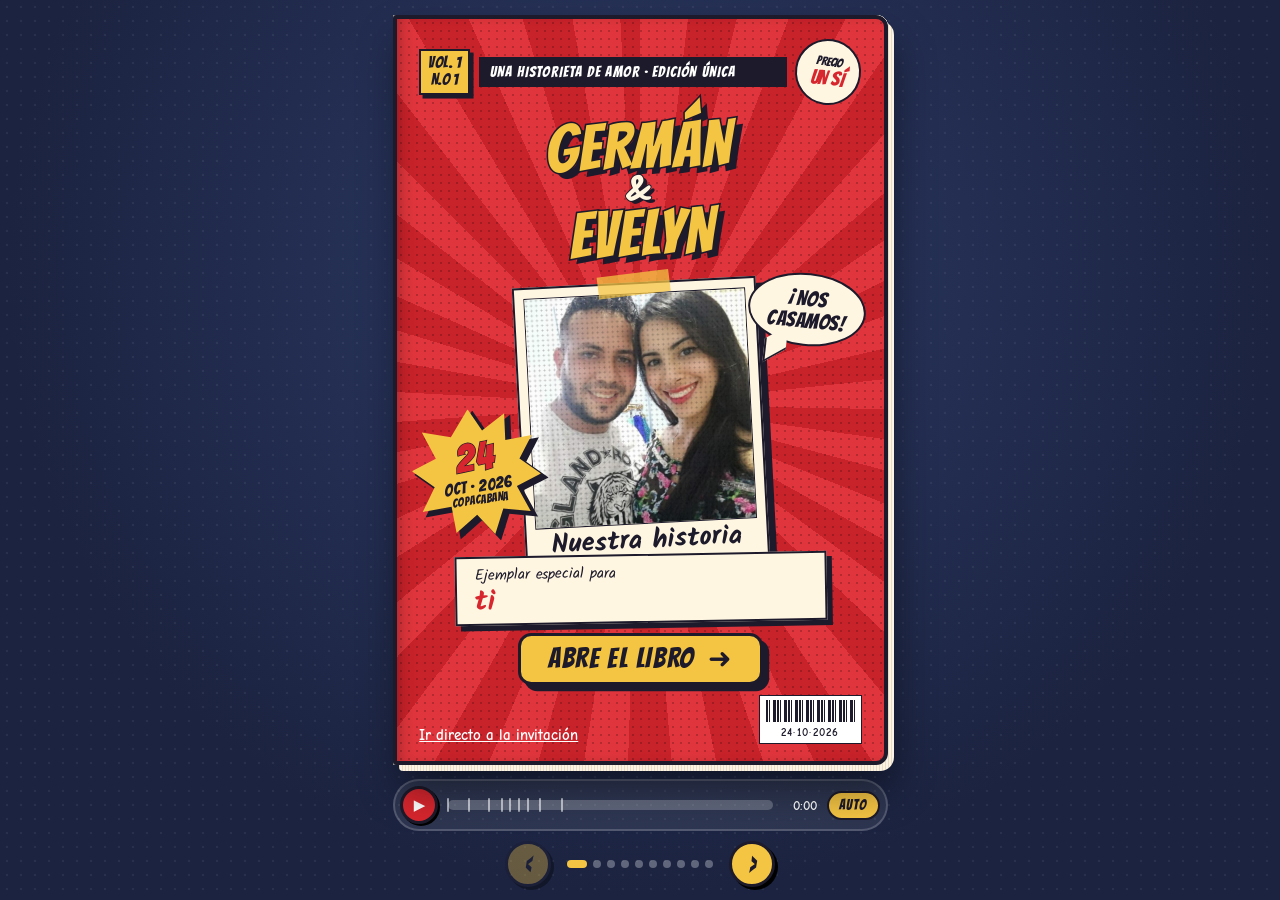
==== commit b3b61a67: "Textos sin nombres, justificados y paso a la confirmación" ====
--- a/index.html
+++ b/index.html
@@ -125,6 +125,7 @@
 .caption{
   background:var(--gold); border:.6cqi solid var(--ink); box-shadow:1cqi 1cqi 0 var(--ink);
   padding:2.2cqi 3cqi; font-size:4.1cqi; line-height:1.3; font-weight:700;
+  text-align:justify; hyphens:auto; -webkit-hyphens:auto;
 }
 .caption.white{background:#fff}
 .caption .who{font-family:"Bangers"; font-weight:400; letter-spacing:.05em; color:var(--red); margin-right:1cqi}
@@ -287,6 +288,11 @@
 .result{font-size:4cqi; font-weight:700; padding:2.4cqi 3cqi; border-radius:2.5cqi; border:.5cqi dashed var(--ink); background:#fff; display:none}
 .result.show{display:block}
 .deadline{font-size:3.6cqi; font-weight:700; color:var(--red)}
+.gift{display:grid; grid-template-columns:auto 1fr; gap:2.5cqi; align-items:center; text-align:left; width:92%;
+  background:#fff; border:.5cqi dashed #c9a24a; border-radius:2.5cqi; padding:2cqi 3cqi; position:relative}
+.gift-ico{font-size:9cqi; line-height:1}
+.gift h5{font-family:"Bangers"; font-weight:400; letter-spacing:.05em; font-size:5cqi; color:var(--red)}
+.gift p{font-size:3.5cqi; line-height:1.3; font-weight:700; text-align:justify; hyphens:auto; -webkit-hyphens:auto}
 .thanks{font-family:"Great Vibes"; font-size:8.5cqi; line-height:1.05}
 .circle-photo{width:30cqi; aspect-ratio:1; border-radius:50%; overflow:hidden; border:.8cqi solid #fff; box-shadow:0 0 0 .5cqi #c9a24a, 0 2cqi 4cqi rgba(0,0,0,.25)}
 .circle-photo img{width:100%; height:100%; object-fit:cover; object-position:50% 20%}
@@ -458,7 +464,7 @@
       </div>
       <div class="panel dots" style="flex:1 1 auto; min-height:22cqi"><img src="assets/ilustraciones/cap2-mirador.jpg" alt="Germán y Evelyn en un mirador" style="object-position:50% 45%">
         <div class="bubble" style="right:3cqi; top:3cqi; max-width:50%">¡Kilómetros y kilómetros juntos! 🛣️</div></div>
-      <div class="caption white"><span class="who">GERMÁN:</span>Montados en la AKT 110 roja empezamos a recorrer un camino juntos. No siempre fue fácil: nos tocó enlazar costumbres, acoplar dos familias, entender nuestras diferencias y construir día a día nuestro propio hogar.</div>
+      <div class="caption white">Montados en la AKT 110 roja empezamos a recorrer un camino juntos. No siempre fue fácil: nos tocó enlazar costumbres, acoplar dos familias, entender nuestras diferencias y construir día a día nuestro propio hogar.</div>
       <span class="pagenum">2</span>
     </div><div class="face back"><span>G&amp;E</span></div></section>
 
@@ -475,7 +481,7 @@
         <div class="vs">VS</div>
         <div class="col"><h4>Urabá</h4><span>🌊 Mar</span><span>☀️ Calorcito</span><span>🐟 Pescado y patacón</span></div>
       </div>
-      <div class="caption"><span class="who">EVELYN:</span>Fueron años de aprender a querernos en lo cotidiano, de reírnos de los contrastes, de crecer, emprender y soñar con un futuro en común.</div>
+      <div class="caption">Fueron años de aprender a querernos en lo cotidiano, de reírnos de los contrastes, de crecer, emprender y soñar con un futuro en común.</div>
       <span class="pagenum">3</span>
     </div><div class="face back"><span>G&amp;E</span></div></section>
 
@@ -547,7 +553,7 @@
           <g transform="translate(110 40) rotate(-6)"><rect x="-70" y="-16" width="140" height="30" fill="#fff" stroke="#1d1a2b" stroke-width="2.4"/><text y="7" text-anchor="middle" font-family="Bangers" font-size="20" fill="#d7262e" letter-spacing="1">24 · 10 · 2026</text></g>
         </svg>
       </div>
-      <div class="caption white"><span class="who">GERMÁN:</span>Hoy, cada kilómetro recorrido nos trajo hasta aquí, convencidos de que no hay mejor compañero de viaje para el resto de la vida.</div>
+      <div class="caption white">Hoy, cada kilómetro recorrido nos trajo hasta aquí, convencidos de que no hay mejor compañero de viaje para el resto de la vida.</div>
       <div class="next-hint">CONTINUARÁ… ¡CONTIGO! ➜</div>
       <span class="pagenum">7</span>
     </div><div class="face back"><span>G&amp;E</span></div></section>
@@ -592,6 +598,11 @@
           <button class="btn no" type="button" data-rsvp="no">😢 No podré ir</button>
         </div>
         <div class="result" id="rsvpResult"></div>
+      </div>
+      <div class="gift">
+        <span class="gift-ico" aria-hidden="true">💌</span>
+        <div><h5>Lluvia de sobres</h5>
+        <p>Tu presencia es nuestro mejor regalo. Si deseas tener un detalle con nosotros, tendremos lluvia de sobres.</p></div>
       </div>
       <div class="thanks">Gracias por ser parte de nuestra historia</div>
       <span class="pagenum">9</span>
@@ -728,10 +739,12 @@
 
   /* ---------- Narración sincronizada ---------- */
   const audio = $('#audio');
-  // CUES[i] = segundo en que empieza la página i+1 (capítulo 1 … 7, luego la invitación)
-  const CUES = (Array.isArray(C.AUDIO_CUES) && C.AUDIO_CUES.length) ? C.AUDIO_CUES : [0, 17.6, 33.2, 43.6, 49.9, 57.2, 64.8, 74.0];
-  const INVITE = CUES.length;          // página de la invitación formal
+  // CUES[i] = segundo en que empieza la página i+1 (capítulos 1…7, invitación, confirmación)
+  const CUES = (Array.isArray(C.AUDIO_CUES) && C.AUDIO_CUES.length) ? C.AUDIO_CUES.slice(0, N-1) : [0, 17.6, 33.2, 43.6, 49.9, 57.2, 64.8, 74.0, 92.0];
+  const INVITE = N - 2;                // página de la invitación formal
+  const NARR_END = CUES[INVITE-1] ?? 1e9; // fin de la narración
   let hasAudio = !!C.AUDIO_NARRACION, started = false, auto = true;
+  let holdFinal = false;               // el invitado se movió a mano en las páginas finales
 
   const pageAt = t => { let p = 1; CUES.forEach((c,i)=>{ if (t >= c) p = i+1; }); return p; };
   const fmt = t => { t = Math.max(0, t|0); return `${Math.floor(t/60)}:${String(t%60).padStart(2,'0')}`; };
@@ -755,8 +768,8 @@
   function syncAudioTo(p){
     if (!hasAudio || !auto || !started) return;
     if (p === 0){ audio.pause(); audio.currentTime = 0; return; }
-    if (p < INVITE){ audio.currentTime = CUES[p-1] + 0.05; }
-    else if (audio.currentTime < CUES[INVITE-1]) audio.currentTime = CUES[INVITE-1];
+    if (p < INVITE){ holdFinal = false; audio.currentTime = CUES[p-1] + 0.05; }
+    else { holdFinal = true; if (audio.currentTime < NARR_END) audio.currentTime = NARR_END; }
   }
   function userGo(p){
     p = Math.max(0, Math.min(N-1, p));
@@ -777,12 +790,12 @@
       if (isFinite(d) && d) $('#fill').style.width = (t/d*100) + '%';
       $('#time').textContent = fmt(t);
       // Al terminar la narración la música queda más suave para leer
-      const target = t > CUES[INVITE-1] + 1 ? 0.45 : 1;
+      const target = t > NARR_END + 1 ? 0.45 : 1;
       audio.volume += (target - audio.volume) * 0.25;
-      if (auto && started && cur !== 0){
+      if (auto && started && cur !== 0 && !(holdFinal && cur >= INVITE)){
         const p = pageAt(t);
-        // En la invitación/confirmación el invitado lee a su ritmo
-        if (p !== cur && !(p === INVITE && cur > INVITE)) show(p);
+        // Nunca devolver al invitado desde la confirmación a la invitación
+        if (p !== cur && !(p >= INVITE && p < cur)) show(p);
       }
     });
     $('#playBtn').onclick = ()=>{
@@ -797,7 +810,7 @@
       auto = !auto;
       e.currentTarget.classList.toggle('on', auto);
       e.currentTarget.setAttribute('aria-pressed', auto);
-      if (auto && started && !audio.paused) show(pageAt(audio.currentTime));
+      if (auto && started && !audio.paused){ holdFinal = false; show(pageAt(audio.currentTime)); }
     };
     // Barra de avance: tocar o arrastrar para moverse en la narración
     const track = $('#track');
@@ -805,7 +818,7 @@
       const r = track.getBoundingClientRect(), d = audio.duration;
       if (!isFinite(d) || !d) return;
       audio.currentTime = Math.max(0, Math.min(1, (ev.clientX - r.left)/r.width)) * d;
-      started = true;
+      started = true; holdFinal = false;
       if (auto) show(pageAt(audio.currentTime));
     };
     let dragging = false;
